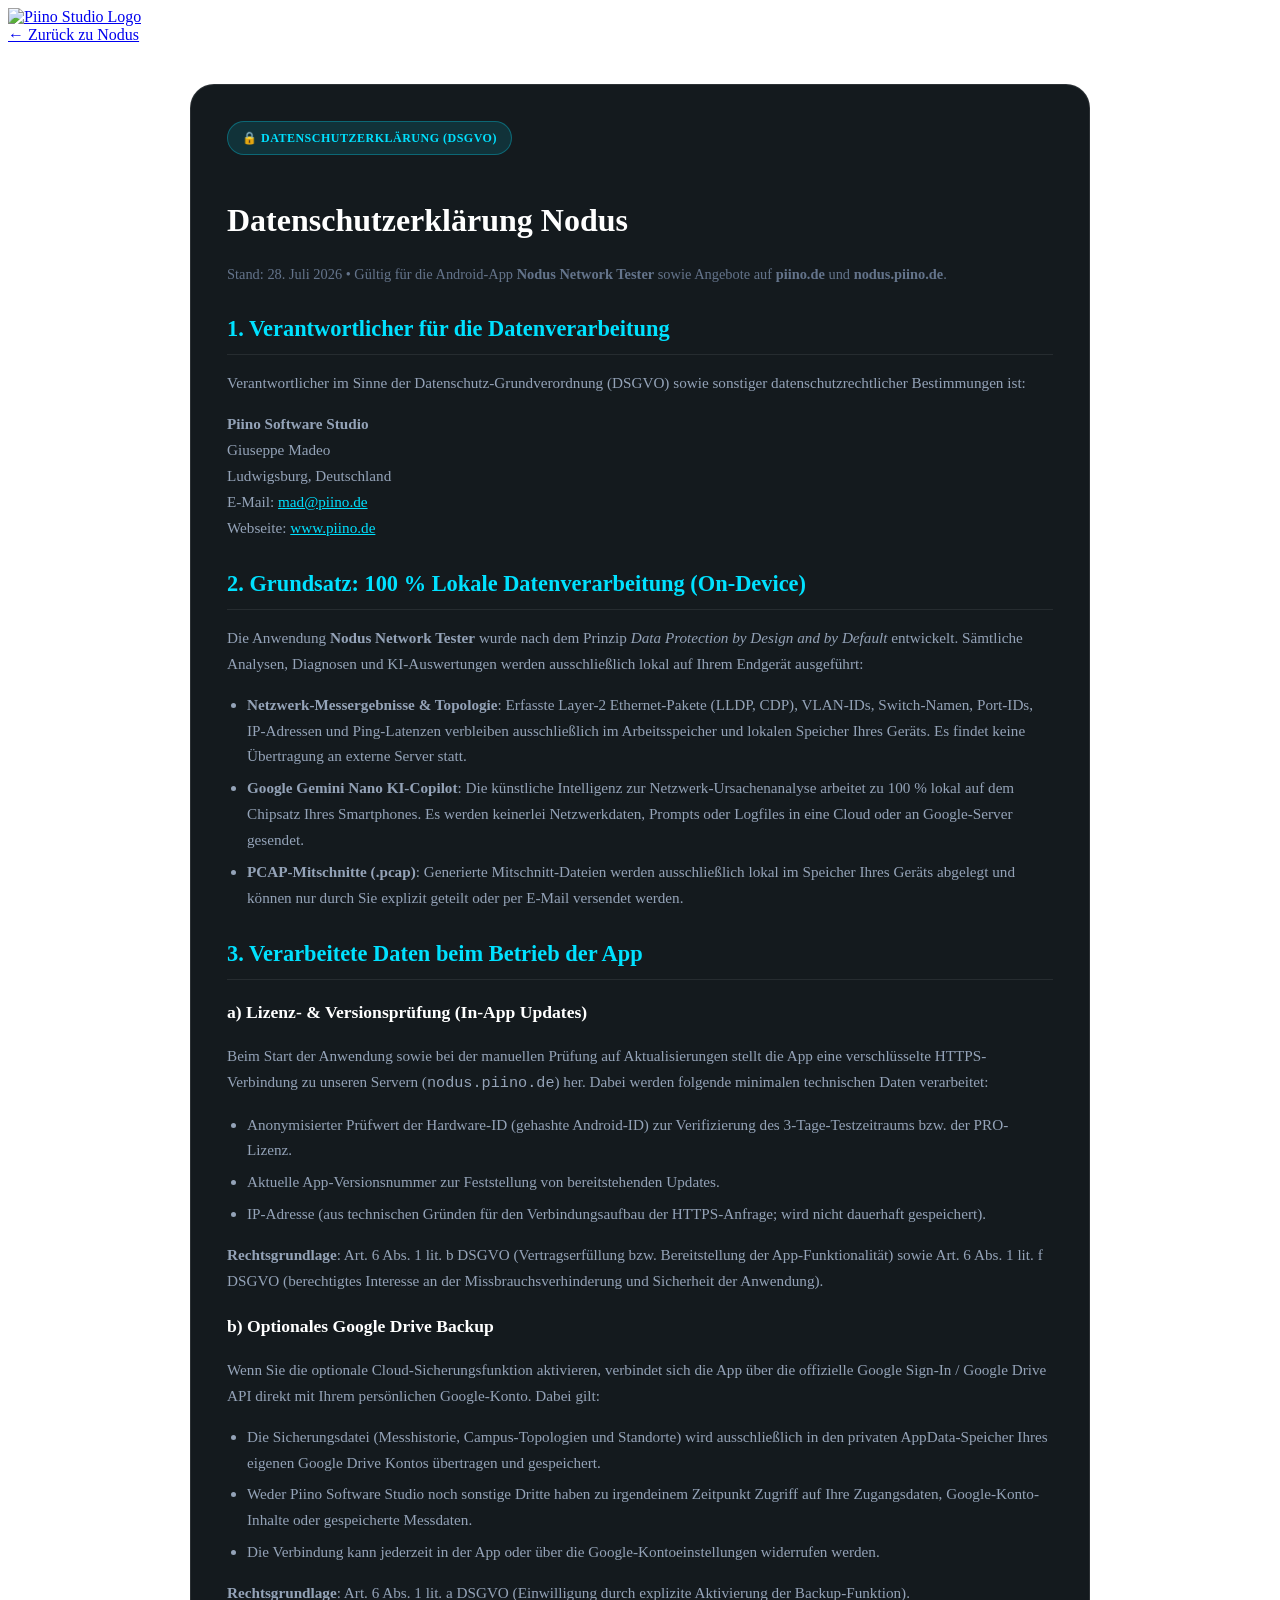
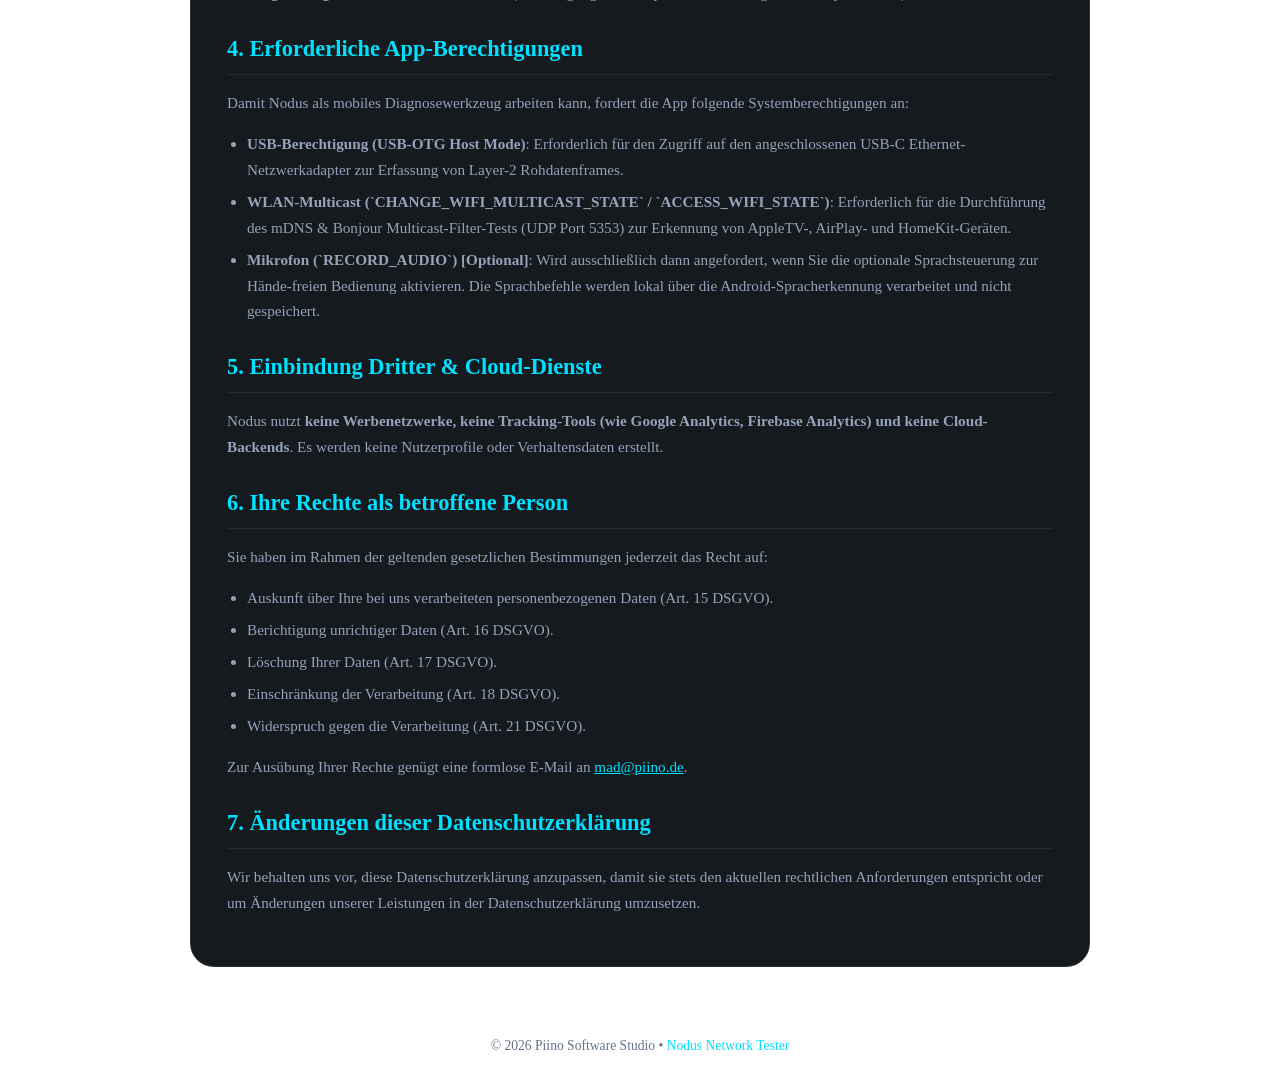
==== datenschutz.html @ c22aaa3a "web: announce Google Play Open Beta launch & update privacy policy with Google Drive backup section" ====
<!DOCTYPE html>
<html lang="de">
<head>
  <meta charset="UTF-8">
  <meta name="viewport" content="width=device-width, initial-scale=1.0">
  <title>Datenschutzerklärung &ndash; Nodus Network Tester &bull; Piino Studio</title>
  <meta name="description" content="Datenschutzerklärung für die Android-App Nodus Network Tester von Piino Studio (Giuseppe Madeo). Information gemäß DSGVO.">
  <link rel="preconnect" href="https://fonts.googleapis.com">
  <link rel="preconnect" href="https://fonts.gstatic.com" crossorigin>
  <link href="https://fonts.googleapis.com/css2?family=Outfit:wght@400;600;800;900&display=swap" rel="stylesheet">
  <link rel="stylesheet" href="styles.css">
  <style>
    .legal-container {
      max-width: 900px;
      margin: 40px auto;
      padding: 0 20px;
      line-height: 1.7;
    }
    .legal-card {
      background: #141A1E;
      border: 1px solid rgba(255, 255, 255, 0.1);
      border-radius: 24px;
      padding: 36px;
      margin-bottom: 30px;
    }
    .legal-card h2 {
      color: #00E1FF;
      font-size: 1.4rem;
      margin-top: 24px;
      margin-bottom: 12px;
      border-bottom: 1px solid rgba(255, 255, 255, 0.08);
      padding-bottom: 6px;
    }
    .legal-card h3 {
      color: #FFFFFF;
      font-size: 1.1rem;
      margin-top: 18px;
      margin-bottom: 8px;
    }
    .legal-card p, .legal-card ul {
      color: #94A3B8;
      font-size: 0.95rem;
      margin-bottom: 14px;
    }
    .legal-card ul {
      padding-left: 20px;
    }
    .legal-card li {
      margin-bottom: 6px;
    }
    .badge-privacy {
      display: inline-flex;
      align-items: center;
      gap: 6px;
      background: rgba(0, 225, 255, 0.12);
      color: #00E1FF;
      border: 1px solid rgba(0, 225, 255, 0.3);
      padding: 6px 14px;
      border-radius: 999px;
      font-size: 12px;
      font-weight: 700;
      letter-spacing: 0.5px;
      text-transform: uppercase;
      margin-bottom: 16px;
    }
  </style>
</head>
<body>

  <!-- Navbar -->
  <nav class="navbar">
    <a href="https://nodus.piino.de" class="nav-brand">
      <img src="piino-logo-legal.svg" alt="Piino Studio Logo" class="nav-logo-svg">
    </a>
    <div class="nav-links">
      <a href="https://nodus.piino.de" class="nav-link">&larr; Zurück zu Nodus</a>
    </div>
  </nav>

  <div class="legal-container">
    <div class="legal-card">
      <div class="badge-privacy">🔒 DATENSCHUTZERKLÄRUNG (DSGVO)</div>
      <h1 style="color: #FFFFFF; font-size: 2rem; font-weight: 900; margin-bottom: 10px;">Datenschutzerklärung Nodus</h1>
      <p style="color: #64748B; font-size: 0.9rem;">Stand: 28. Juli 2026 &bull; Gültig für die Android-App <strong>Nodus Network Tester</strong> sowie Angebote auf <strong>piino.de</strong> und <strong>nodus.piino.de</strong>.</p>

      <h2>1. Verantwortlicher für die Datenverarbeitung</h2>
      <p>Verantwortlicher im Sinne der Datenschutz-Grundverordnung (DSGVO) sowie sonstiger datenschutzrechtlicher Bestimmungen ist:</p>
      <p>
        <strong>Piino Software Studio</strong><br>
        Giuseppe Madeo<br>
        Ludwigsburg, Deutschland<br>
        E-Mail: <a href="mailto:mad@piino.de" style="color: #00E1FF;">mad@piino.de</a><br>
        Webseite: <a href="https://www.piino.de" target="_blank" style="color: #00E1FF;">www.piino.de</a>
      </p>

      <h2>2. Grundsatz: 100 % Lokale Datenverarbeitung (On-Device)</h2>
      <p>Die Anwendung <strong>Nodus Network Tester</strong> wurde nach dem Prinzip <em>Data Protection by Design and by Default</em> entwickelt. Sämtliche Analysen, Diagnosen und KI-Auswertungen werden ausschließlich lokal auf Ihrem Endgerät ausgeführt:</p>
      <ul>
        <li><strong>Netzwerk-Messergebnisse & Topologie</strong>: Erfasste Layer-2 Ethernet-Pakete (LLDP, CDP), VLAN-IDs, Switch-Namen, Port-IDs, IP-Adressen und Ping-Latenzen verbleiben ausschließlich im Arbeitsspeicher und lokalen Speicher Ihres Geräts. Es findet keine Übertragung an externe Server statt.</li>
        <li><strong>Google Gemini Nano KI-Copilot</strong>: Die künstliche Intelligenz zur Netzwerk-Ursachenanalyse arbeitet zu 100 % lokal auf dem Chipsatz Ihres Smartphones. Es werden keinerlei Netzwerkdaten, Prompts oder Logfiles in eine Cloud oder an Google-Server gesendet.</li>
        <li><strong>PCAP-Mitschnitte (.pcap)</strong>: Generierte Mitschnitt-Dateien werden ausschließlich lokal im Speicher Ihres Geräts abgelegt und können nur durch Sie explizit geteilt oder per E-Mail versendet werden.</li>
      </ul>

      <h2>3. Verarbeitete Daten beim Betrieb der App</h2>
      
      <h3>a) Lizenz- & Versionsprüfung (In-App Updates)</h3>
      <p>Beim Start der Anwendung sowie bei der manuellen Prüfung auf Aktualisierungen stellt die App eine verschlüsselte HTTPS-Verbindung zu unseren Servern (<code>nodus.piino.de</code>) her. Dabei werden folgende minimalen technischen Daten verarbeitet:</p>
      <ul>
        <li>Anonymisierter Prüfwert der Hardware-ID (gehashte Android-ID) zur Verifizierung des 3-Tage-Testzeitraums bzw. der PRO-Lizenz.</li>
        <li>Aktuelle App-Versionsnummer zur Feststellung von bereitstehenden Updates.</li>
        <li>IP-Adresse (aus technischen Gründen für den Verbindungsaufbau der HTTPS-Anfrage; wird nicht dauerhaft gespeichert).</li>
      </ul>
      <p><strong>Rechtsgrundlage</strong>: Art. 6 Abs. 1 lit. b DSGVO (Vertragserfüllung bzw. Bereitstellung der App-Funktionalität) sowie Art. 6 Abs. 1 lit. f DSGVO (berechtigtes Interesse an der Missbrauchsverhinderung und Sicherheit der Anwendung).</p>


      <h3>b) Optionales Google Drive Backup</h3>
      <p>Wenn Sie die optionale Cloud-Sicherungsfunktion aktivieren, verbindet sich die App über die offizielle Google Sign-In / Google Drive API direkt mit Ihrem persönlichen Google-Konto. Dabei gilt:</p>
      <ul>
        <li>Die Sicherungsdatei (Messhistorie, Campus-Topologien und Standorte) wird ausschließlich in den privaten AppData-Speicher Ihres eigenen Google Drive Kontos übertragen und gespeichert.</li>
        <li>Weder Piino Software Studio noch sonstige Dritte haben zu irgendeinem Zeitpunkt Zugriff auf Ihre Zugangsdaten, Google-Konto-Inhalte oder gespeicherte Messdaten.</li>
        <li>Die Verbindung kann jederzeit in der App oder über die Google-Kontoeinstellungen widerrufen werden.</li>
      </ul>
      <p><strong>Rechtsgrundlage</strong>: Art. 6 Abs. 1 lit. a DSGVO (Einwilligung durch explizite Aktivierung der Backup-Funktion).</p>

      <h2>4. Erforderliche App-Berechtigungen</h2>
      <p>Damit Nodus als mobiles Diagnosewerkzeug arbeiten kann, fordert die App folgende Systemberechtigungen an:</p>
      <ul>
        <li><strong>USB-Berechtigung (USB-OTG Host Mode)</strong>: Erforderlich für den Zugriff auf den angeschlossenen USB-C Ethernet-Netzwerkadapter zur Erfassung von Layer-2 Rohdatenframes.</li>
        <li><strong>WLAN-Multicast (`CHANGE_WIFI_MULTICAST_STATE` / `ACCESS_WIFI_STATE`)</strong>: Erforderlich für die Durchführung des mDNS & Bonjour Multicast-Filter-Tests (UDP Port 5353) zur Erkennung von AppleTV-, AirPlay- und HomeKit-Geräten.</li>
        <li><strong>Mikrofon (`RECORD_AUDIO`) [Optional]</strong>: Wird ausschließlich dann angefordert, wenn Sie die optionale Sprachsteuerung zur Hände-freien Bedienung aktivieren. Die Sprachbefehle werden lokal über die Android-Spracherkennung verarbeitet und nicht gespeichert.</li>
      </ul>

      <h2>5. Einbindung Dritter & Cloud-Dienste</h2>
      <p>Nodus nutzt <strong>keine Werbenetzwerke, keine Tracking-Tools (wie Google Analytics, Firebase Analytics) und keine Cloud-Backends</strong>. Es werden keine Nutzerprofile oder Verhaltensdaten erstellt.</p>

      <h2>6. Ihre Rechte als betroffene Person</h2>
      <p>Sie haben im Rahmen der geltenden gesetzlichen Bestimmungen jederzeit das Recht auf:</p>
      <ul>
        <li>Auskunft über Ihre bei uns verarbeiteten personenbezogenen Daten (Art. 15 DSGVO).</li>
        <li>Berichtigung unrichtiger Daten (Art. 16 DSGVO).</li>
        <li>Löschung Ihrer Daten (Art. 17 DSGVO).</li>
        <li>Einschränkung der Verarbeitung (Art. 18 DSGVO).</li>
        <li>Widerspruch gegen die Verarbeitung (Art. 21 DSGVO).</li>
      </ul>
      <p>Zur Ausübung Ihrer Rechte genügt eine formlose E-Mail an <a href="mailto:mad@piino.de" style="color: #00E1FF;">mad@piino.de</a>.</p>

      <h2>7. Änderungen dieser Datenschutzerklärung</h2>
      <p>Wir behalten uns vor, diese Datenschutzerklärung anzupassen, damit sie stets den aktuellen rechtlichen Anforderungen entspricht oder um Änderungen unserer Leistungen in der Datenschutzerklärung umzusetzen.</p>
    </div>
  </div>

  <!-- Footer -->
  <footer style="text-align: center; padding: 30px; color: #64748B; font-size: 0.85rem; border-top: 1px solid rgba(255, 255, 255, 0.08);">
    &copy; 2026 Piino Software Studio &bull; <a href="https://nodus.piino.de" style="color: #00E1FF; text-decoration: none;">Nodus Network Tester</a>
  </footer>

</body>
</html>
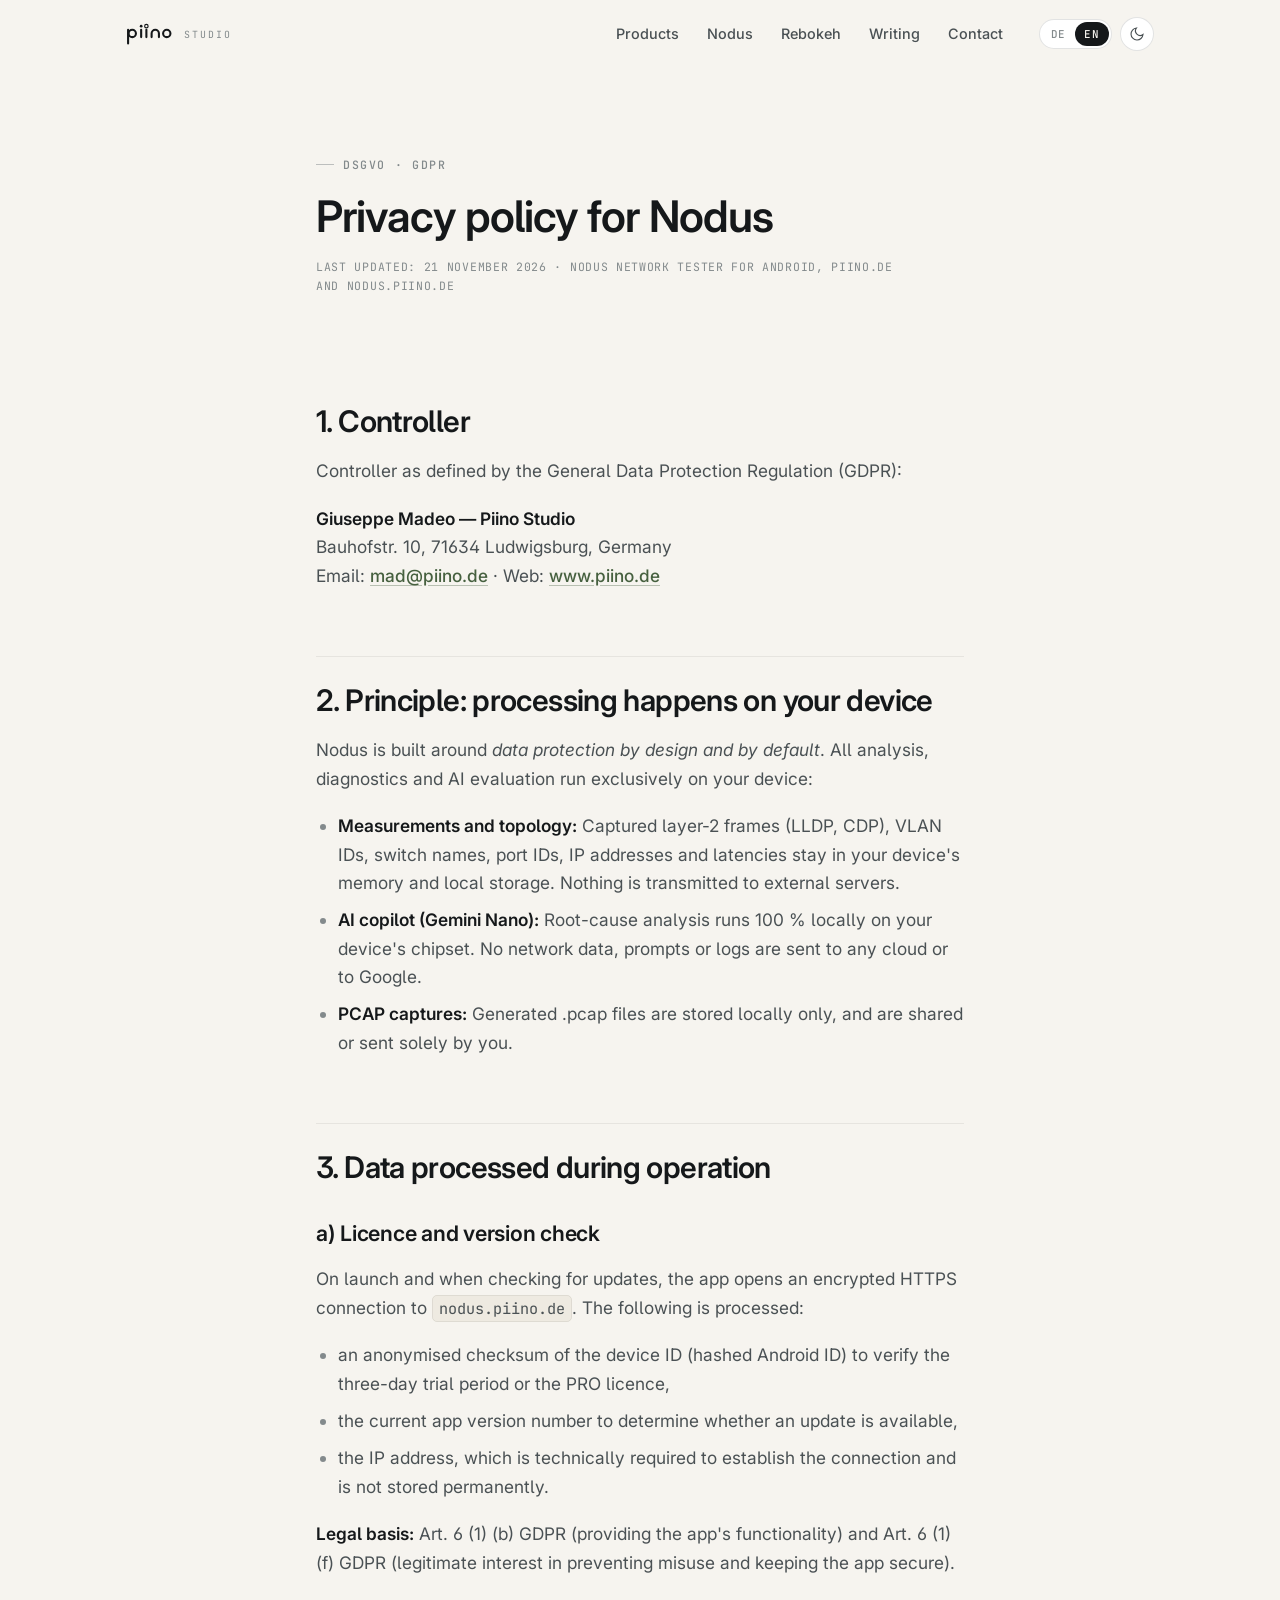
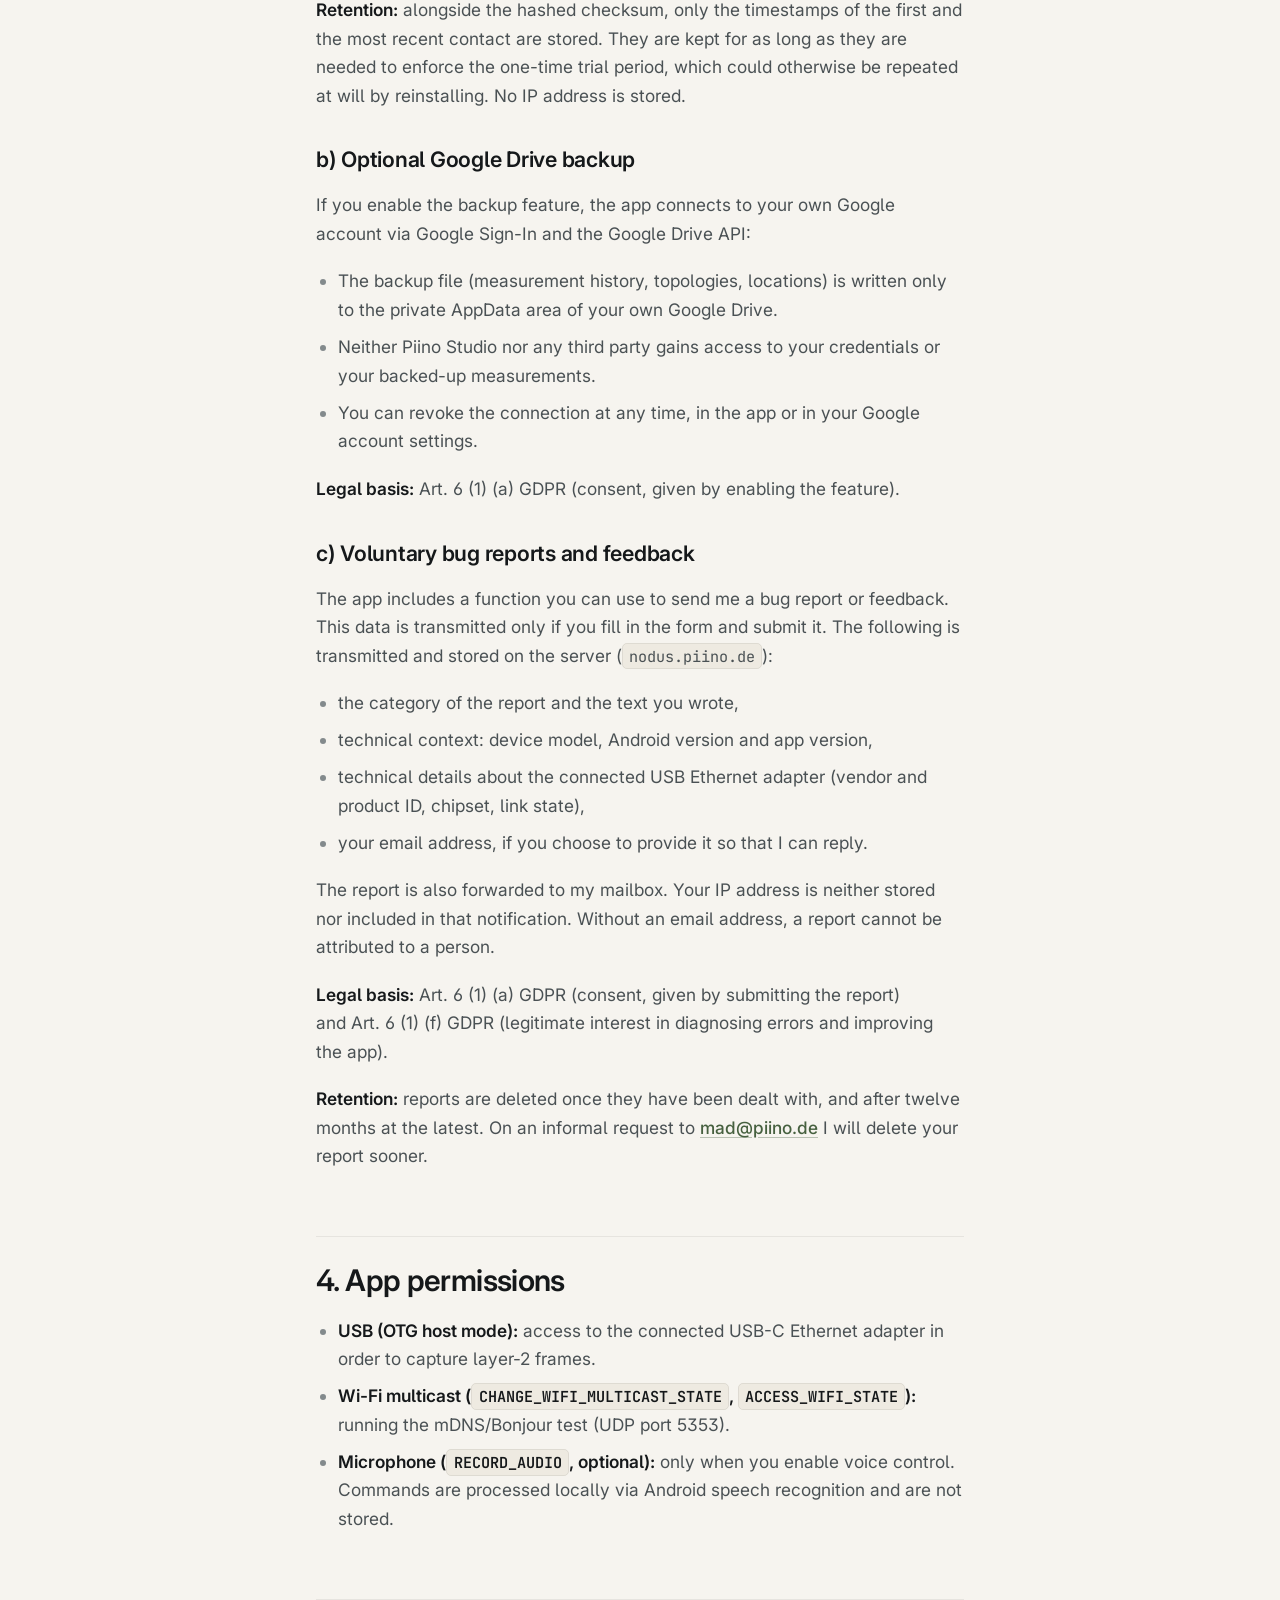
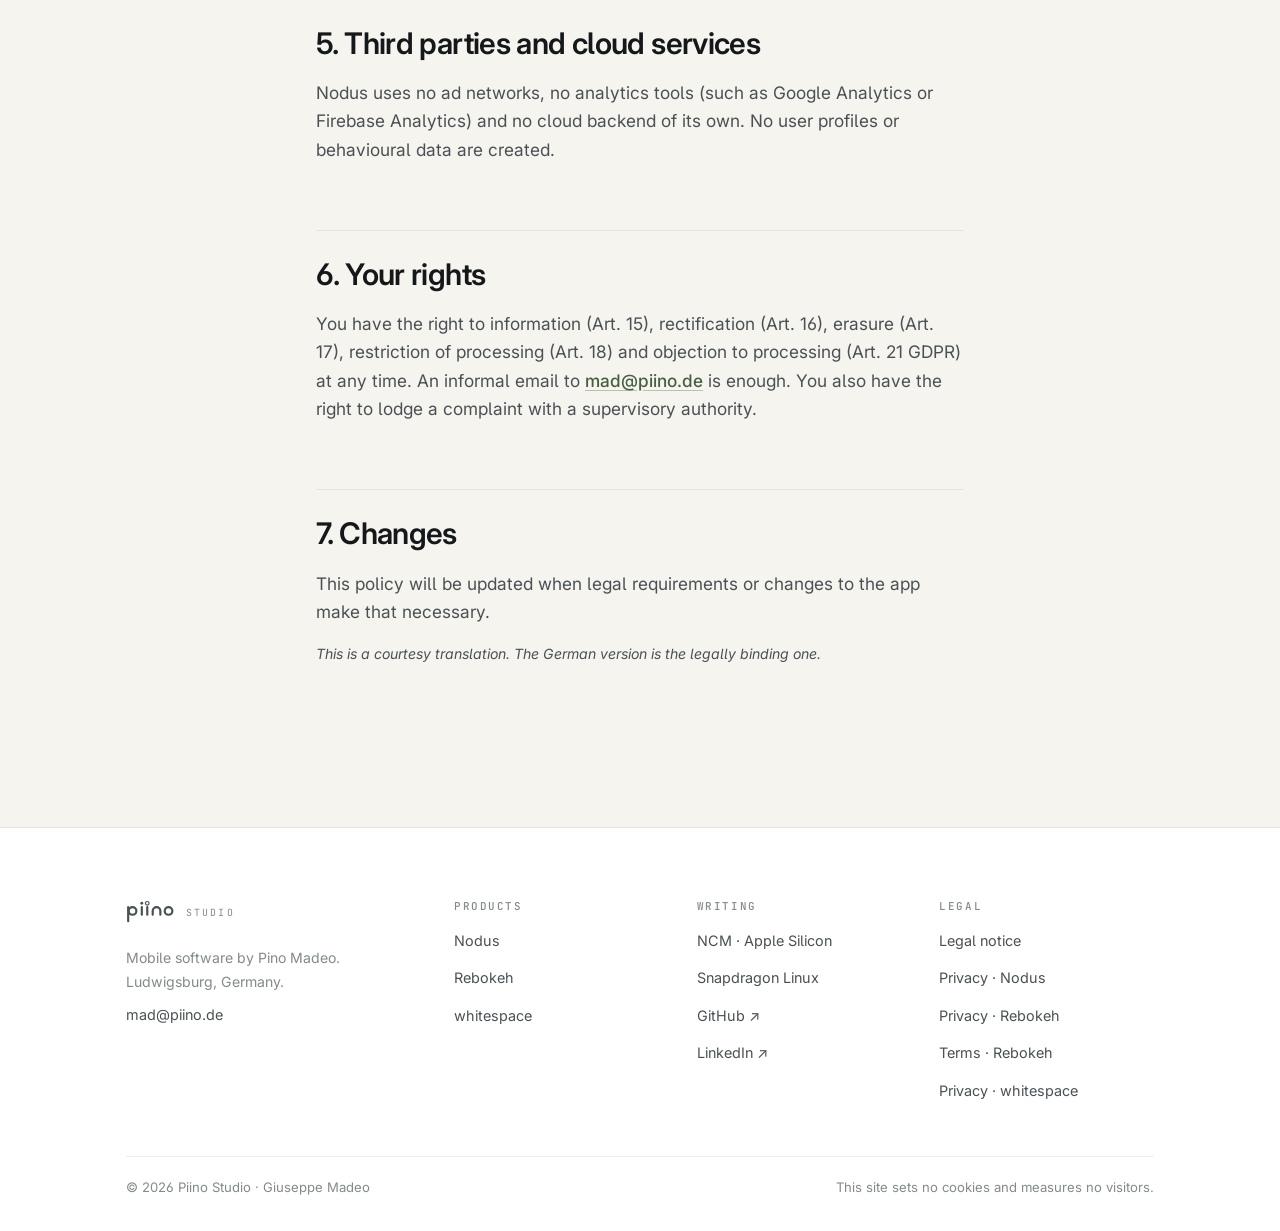
==== commit ff986360: "feat(web): Relaunch der Website, zweisprachig DE/EN, Backend-Quelltext entfernt Design: - Neues Desi" ====
--- a/datenschutz.html
+++ b/datenschutz.html
@@ -1,158 +1,264 @@
 <!DOCTYPE html>
-<html lang="de">
+<html lang="de" data-lang="de">
 <head>
-  <meta charset="UTF-8">
-  <meta name="viewport" content="width=device-width, initial-scale=1.0">
-  <title>Datenschutzerklärung &ndash; Nodus Network Tester &bull; Piino Studio</title>
-  <meta name="description" content="Datenschutzerklärung für die Android-App Nodus Network Tester von Piino Studio (Giuseppe Madeo). Information gemäß DSGVO.">
-  <link rel="preconnect" href="https://fonts.googleapis.com">
-  <link rel="preconnect" href="https://fonts.gstatic.com" crossorigin>
-  <link href="https://fonts.googleapis.com/css2?family=Outfit:wght@400;600;800;900&display=swap" rel="stylesheet">
-  <link rel="stylesheet" href="styles.css">
-  <style>
-    .legal-container {
-      max-width: 900px;
-      margin: 40px auto;
-      padding: 0 20px;
-      line-height: 1.7;
-    }
-    .legal-card {
-      background: #141A1E;
-      border: 1px solid rgba(255, 255, 255, 0.1);
-      border-radius: 24px;
-      padding: 36px;
-      margin-bottom: 30px;
-    }
-    .legal-card h2 {
-      color: #00E1FF;
-      font-size: 1.4rem;
-      margin-top: 24px;
-      margin-bottom: 12px;
-      border-bottom: 1px solid rgba(255, 255, 255, 0.08);
-      padding-bottom: 6px;
-    }
-    .legal-card h3 {
-      color: #FFFFFF;
-      font-size: 1.1rem;
-      margin-top: 18px;
-      margin-bottom: 8px;
-    }
-    .legal-card p, .legal-card ul {
-      color: #94A3B8;
-      font-size: 0.95rem;
-      margin-bottom: 14px;
-    }
-    .legal-card ul {
-      padding-left: 20px;
-    }
-    .legal-card li {
-      margin-bottom: 6px;
-    }
-    .badge-privacy {
-      display: inline-flex;
-      align-items: center;
-      gap: 6px;
-      background: rgba(0, 225, 255, 0.12);
-      color: #00E1FF;
-      border: 1px solid rgba(0, 225, 255, 0.3);
-      padding: 6px 14px;
-      border-radius: 999px;
-      font-size: 12px;
-      font-weight: 700;
-      letter-spacing: 0.5px;
-      text-transform: uppercase;
-      margin-bottom: 16px;
-    }
-  </style>
+<meta charset="utf-8">
+<meta name="viewport" content="width=device-width, initial-scale=1">
+<title>Datenschutzerklärung Nodus — Piino Studio</title>
+<meta name="title-de" content="Datenschutzerklärung Nodus — Piino Studio">
+<meta name="title-en" content="Privacy policy for Nodus — Piino Studio">
+<meta name="description" content="Datenschutzerklärung für die Android-App Nodus Network Tester: 100 % lokale Verarbeitung, keine Tracker, optionales Google-Drive-Backup, freiwillige Fehlermeldungen.">
+<meta name="description-de" content="Datenschutzerklärung für die Android-App Nodus Network Tester: 100 % lokale Verarbeitung, keine Tracker, optionales Google-Drive-Backup, freiwillige Fehlermeldungen.">
+<meta name="description-en" content="Privacy policy for the Nodus Network Tester Android app: fully local processing, no trackers, optional Google Drive backup, voluntary bug reports.">
+<meta name="theme-color" content="#F6F4EF" media="(prefers-color-scheme: light)">
+<meta name="theme-color" content="#101311" media="(prefers-color-scheme: dark)">
+<meta property="og:type" content="website">
+<meta property="og:title" content="Datenschutzerklärung Nodus — Piino Studio">
+<meta property="og:description" content="Datenschutzerklärung für die Android-App Nodus Network Tester: 100 % lokale Verarbeitung, keine Tracker, optionales Google-Drive-Backup, freiwillige Fehlermeldungen.">
+<meta property="og:url" content="https://www.piino.de/datenschutz.html">
+<meta property="og:image" content="https://www.piino.de/og-piino.png">
+<meta property="og:image:width" content="1200">
+<meta property="og:image:height" content="630">
+<meta property="og:site_name" content="Piino Studio">
+<meta property="og:locale" content="de_DE">
+<meta property="og:locale:alternate" content="en_US">
+<meta name="twitter:card" content="summary_large_image">
+<link rel="canonical" href="https://www.piino.de/datenschutz.html">
+<link rel="icon" href="favicon.svg" type="image/svg+xml">
+<link rel="preconnect" href="https://fonts.googleapis.com">
+<link rel="preconnect" href="https://fonts.gstatic.com" crossorigin>
+<link href="https://fonts.googleapis.com/css2?family=Inter:wght@400;500;600&family=Instrument+Serif:ital@0;1&family=JetBrains+Mono:wght@400;500&display=swap" rel="stylesheet">
+<link rel="stylesheet" href="styles.css">
+<script>
+(function(){var r=document.documentElement,t=null,l=null;
+try{t=localStorage.getItem('piino-theme');l=localStorage.getItem('piino-lang');}catch(e){}
+if(t){r.setAttribute('data-theme',t);}
+if(!l){l=(navigator.language||'de').toLowerCase().slice(0,2)==='de'?'de':'en';}
+r.setAttribute('data-lang',l);r.setAttribute('lang',l);})();
+</script>
 </head>
 <body>
-
-  <!-- Navbar -->
-  <nav class="navbar">
-    <a href="https://nodus.piino.de" class="nav-brand">
-      <img src="piino-logo-legal.svg" alt="Piino Studio Logo" class="nav-logo-svg">
+<a class="skip-link" href="#main"><span lang="de">Zum Inhalt springen</span><span lang="en">Skip to content</span></a>
+
+<header class="site-header">
+  <div class="wrap site-header__inner">
+    <a class="brand" href="index.html" aria-label="Piino Studio">
+      <svg viewBox="0 0 91 44" fill="none" aria-hidden="true"><g stroke="currentColor" stroke-width="4" stroke-linecap="round"><path d="M4 13v26"/><circle cx="12" cy="20" r="7"/><path d="M29 13v14"/><path d="M39 13v14"/><circle cx="39" cy="6" r="3.3" stroke-width="2.2"/><path d="M49 27v-7a7 7 0 0 1 14 0v7"/><circle cx="78" cy="20" r="7"/></g><circle cx="29" cy="6" r="2.6" fill="currentColor"/></svg>
+      <span class="brand__sub">studio</span>
     </a>
-    <div class="nav-links">
-      <a href="https://nodus.piino.de" class="nav-link">&larr; Zurück zu Nodus</a>
-    </div>
-  </nav>
-
-  <div class="legal-container">
-    <div class="legal-card">
-      <div class="badge-privacy">🔒 DATENSCHUTZERKLÄRUNG (DSGVO)</div>
-      <h1 style="color: #FFFFFF; font-size: 2rem; font-weight: 900; margin-bottom: 10px;">Datenschutzerklärung Nodus</h1>
-      <p style="color: #64748B; font-size: 0.9rem;">Stand: 28. Juli 2026 &bull; Gültig für die Android-App <strong>Nodus Network Tester</strong> sowie Angebote auf <strong>piino.de</strong> und <strong>nodus.piino.de</strong>.</p>
-
-      <h2>1. Verantwortlicher für die Datenverarbeitung</h2>
-      <p>Verantwortlicher im Sinne der Datenschutz-Grundverordnung (DSGVO) sowie sonstiger datenschutzrechtlicher Bestimmungen ist:</p>
-      <p>
-        <strong>Piino Software Studio</strong><br>
-        Giuseppe Madeo<br>
-        Ludwigsburg, Deutschland<br>
-        E-Mail: <a href="mailto:mad@piino.de" style="color: #00E1FF;">mad@piino.de</a><br>
-        Webseite: <a href="https://www.piino.de" target="_blank" style="color: #00E1FF;">www.piino.de</a>
-      </p>
-
-      <h2>2. Grundsatz: 100 % Lokale Datenverarbeitung (On-Device)</h2>
-      <p>Die Anwendung <strong>Nodus Network Tester</strong> wurde nach dem Prinzip <em>Data Protection by Design and by Default</em> entwickelt. Sämtliche Analysen, Diagnosen und KI-Auswertungen werden ausschließlich lokal auf Ihrem Endgerät ausgeführt:</p>
-      <ul>
-        <li><strong>Netzwerk-Messergebnisse & Topologie</strong>: Erfasste Layer-2 Ethernet-Pakete (LLDP, CDP), VLAN-IDs, Switch-Namen, Port-IDs, IP-Adressen und Ping-Latenzen verbleiben ausschließlich im Arbeitsspeicher und lokalen Speicher Ihres Geräts. Es findet keine Übertragung an externe Server statt.</li>
-        <li><strong>Google Gemini Nano KI-Copilot</strong>: Die künstliche Intelligenz zur Netzwerk-Ursachenanalyse arbeitet zu 100 % lokal auf dem Chipsatz Ihres Smartphones. Es werden keinerlei Netzwerkdaten, Prompts oder Logfiles in eine Cloud oder an Google-Server gesendet.</li>
-        <li><strong>PCAP-Mitschnitte (.pcap)</strong>: Generierte Mitschnitt-Dateien werden ausschließlich lokal im Speicher Ihres Geräts abgelegt und können nur durch Sie explizit geteilt oder per E-Mail versendet werden.</li>
-      </ul>
-
-      <h2>3. Verarbeitete Daten beim Betrieb der App</h2>
-      
-      <h3>a) Lizenz- & Versionsprüfung (In-App Updates)</h3>
-      <p>Beim Start der Anwendung sowie bei der manuellen Prüfung auf Aktualisierungen stellt die App eine verschlüsselte HTTPS-Verbindung zu unseren Servern (<code>nodus.piino.de</code>) her. Dabei werden folgende minimalen technischen Daten verarbeitet:</p>
-      <ul>
-        <li>Anonymisierter Prüfwert der Hardware-ID (gehashte Android-ID) zur Verifizierung des 3-Tage-Testzeitraums bzw. der PRO-Lizenz.</li>
-        <li>Aktuelle App-Versionsnummer zur Feststellung von bereitstehenden Updates.</li>
-        <li>IP-Adresse (aus technischen Gründen für den Verbindungsaufbau der HTTPS-Anfrage; wird nicht dauerhaft gespeichert).</li>
-      </ul>
-      <p><strong>Rechtsgrundlage</strong>: Art. 6 Abs. 1 lit. b DSGVO (Vertragserfüllung bzw. Bereitstellung der App-Funktionalität) sowie Art. 6 Abs. 1 lit. f DSGVO (berechtigtes Interesse an der Missbrauchsverhinderung und Sicherheit der Anwendung).</p>
-
-
-      <h3>b) Optionales Google Drive Backup</h3>
-      <p>Wenn Sie die optionale Cloud-Sicherungsfunktion aktivieren, verbindet sich die App über die offizielle Google Sign-In / Google Drive API direkt mit Ihrem persönlichen Google-Konto. Dabei gilt:</p>
-      <ul>
-        <li>Die Sicherungsdatei (Messhistorie, Campus-Topologien und Standorte) wird ausschließlich in den privaten AppData-Speicher Ihres eigenen Google Drive Kontos übertragen und gespeichert.</li>
-        <li>Weder Piino Software Studio noch sonstige Dritte haben zu irgendeinem Zeitpunkt Zugriff auf Ihre Zugangsdaten, Google-Konto-Inhalte oder gespeicherte Messdaten.</li>
-        <li>Die Verbindung kann jederzeit in der App oder über die Google-Kontoeinstellungen widerrufen werden.</li>
-      </ul>
-      <p><strong>Rechtsgrundlage</strong>: Art. 6 Abs. 1 lit. a DSGVO (Einwilligung durch explizite Aktivierung der Backup-Funktion).</p>
-
-      <h2>4. Erforderliche App-Berechtigungen</h2>
-      <p>Damit Nodus als mobiles Diagnosewerkzeug arbeiten kann, fordert die App folgende Systemberechtigungen an:</p>
-      <ul>
-        <li><strong>USB-Berechtigung (USB-OTG Host Mode)</strong>: Erforderlich für den Zugriff auf den angeschlossenen USB-C Ethernet-Netzwerkadapter zur Erfassung von Layer-2 Rohdatenframes.</li>
-        <li><strong>WLAN-Multicast (`CHANGE_WIFI_MULTICAST_STATE` / `ACCESS_WIFI_STATE`)</strong>: Erforderlich für die Durchführung des mDNS & Bonjour Multicast-Filter-Tests (UDP Port 5353) zur Erkennung von AppleTV-, AirPlay- und HomeKit-Geräten.</li>
-        <li><strong>Mikrofon (`RECORD_AUDIO`) [Optional]</strong>: Wird ausschließlich dann angefordert, wenn Sie die optionale Sprachsteuerung zur Hände-freien Bedienung aktivieren. Die Sprachbefehle werden lokal über die Android-Spracherkennung verarbeitet und nicht gespeichert.</li>
-      </ul>
-
-      <h2>5. Einbindung Dritter & Cloud-Dienste</h2>
-      <p>Nodus nutzt <strong>keine Werbenetzwerke, keine Tracking-Tools (wie Google Analytics, Firebase Analytics) und keine Cloud-Backends</strong>. Es werden keine Nutzerprofile oder Verhaltensdaten erstellt.</p>
-
-      <h2>6. Ihre Rechte als betroffene Person</h2>
-      <p>Sie haben im Rahmen der geltenden gesetzlichen Bestimmungen jederzeit das Recht auf:</p>
-      <ul>
-        <li>Auskunft über Ihre bei uns verarbeiteten personenbezogenen Daten (Art. 15 DSGVO).</li>
-        <li>Berichtigung unrichtiger Daten (Art. 16 DSGVO).</li>
-        <li>Löschung Ihrer Daten (Art. 17 DSGVO).</li>
-        <li>Einschränkung der Verarbeitung (Art. 18 DSGVO).</li>
-        <li>Widerspruch gegen die Verarbeitung (Art. 21 DSGVO).</li>
-      </ul>
-      <p>Zur Ausübung Ihrer Rechte genügt eine formlose E-Mail an <a href="mailto:mad@piino.de" style="color: #00E1FF;">mad@piino.de</a>.</p>
-
-      <h2>7. Änderungen dieser Datenschutzerklärung</h2>
-      <p>Wir behalten uns vor, diese Datenschutzerklärung anzupassen, damit sie stets den aktuellen rechtlichen Anforderungen entspricht oder um Änderungen unserer Leistungen in der Datenschutzerklärung umzusetzen.</p>
-    </div>
-  </div>
-
-  <!-- Footer -->
-  <footer style="text-align: center; padding: 30px; color: #64748B; font-size: 0.85rem; border-top: 1px solid rgba(255, 255, 255, 0.08);">
-    &copy; 2026 Piino Software Studio &bull; <a href="https://nodus.piino.de" style="color: #00E1FF; text-decoration: none;">Nodus Network Tester</a>
-  </footer>
-
+    <nav class="site-nav" id="site-nav">
+      <a class="nav-link" href="index.html#produkte"><span lang="de">Produkte</span><span lang="en">Products</span></a>
+      <a class="nav-link" href="nodus.html">Nodus</a>
+      <a class="nav-link" href="rebokeh.html">Rebokeh</a>
+      <a class="nav-link" href="index.html#lesen"><span lang="de">Artikel</span><span lang="en">Writing</span></a>
+      <a class="nav-link" href="index.html#kontakt"><span lang="de">Kontakt</span><span lang="en">Contact</span></a>
+    </nav>
+    <div class="header-tools">
+      <div class="lang-switch" role="group" aria-label="Sprache / Language">
+        <button type="button" data-lang-btn="de" aria-pressed="true">DE</button>
+        <button type="button" data-lang-btn="en" aria-pressed="false">EN</button>
+      </div>
+      <button class="icon-btn" type="button" data-theme-toggle aria-label="Design umschalten / Toggle theme">
+        <svg class="i-moon" viewBox="0 0 24 24" fill="none" stroke="currentColor" stroke-width="1.7" aria-hidden="true"><path d="M21 12.8A9 9 0 1 1 11.2 3a7 7 0 0 0 9.8 9.8z"/></svg>
+        <svg class="i-sun" viewBox="0 0 24 24" fill="none" stroke="currentColor" stroke-width="1.7" aria-hidden="true"><circle cx="12" cy="12" r="4"/><path d="M12 2v2m0 16v2M4.9 4.9l1.4 1.4m11.4 11.4 1.4 1.4M2 12h2m16 0h2M4.9 19.1l1.4-1.4M17.7 6.3l1.4-1.4"/></svg>
+      </button>
+      <button class="icon-btn nav-toggle" type="button" data-nav-toggle aria-expanded="false" aria-controls="site-nav" aria-label="Menü / Menu">
+        <svg viewBox="0 0 24 24" fill="none" stroke="currentColor" stroke-width="1.7" aria-hidden="true"><path d="M4 7h16M4 12h16M4 17h16"/></svg>
+      </button>
+    </div>
+  </div>
+</header>
+
+<main id="main">
+<section class="page-head">
+  <div class="wrap wrap-narrow">
+    <p class="eyebrow">DSGVO · GDPR</p>
+    <h1 lang="de">Datenschutzerklärung Nodus</h1>
+    <h1 lang="en">Privacy policy for Nodus</h1>
+    <p class="legal-meta" style="margin-top: 16px;" lang="de">Stand: 21. November 2026 · Android-App Nodus Network Tester sowie piino.de und nodus.piino.de</p>
+    <p class="legal-meta" style="margin-top: 16px;" lang="en">Last updated: 21 November 2026 · Nodus Network Tester for Android, piino.de and nodus.piino.de</p>
+  </div>
+</section>
+
+<section class="section section--tight">
+  <div class="wrap wrap-narrow">
+    <div class="prose" lang="de">
+      <h2 style="border: 0; padding-top: 0; margin-top: 0;">1. Verantwortlicher</h2>
+      <p>Verantwortlicher im Sinne der Datenschutz-Grundverordnung (DSGVO):</p>
+      <p><strong>Giuseppe Madeo — Piino Studio</strong><br>Bauhofstr. 10, 71634 Ludwigsburg, Deutschland<br>E-Mail: <a href="mailto:mad@piino.de">mad@piino.de</a> · Web: <a href="https://www.piino.de">www.piino.de</a></p>
+
+      <h2>2. Grundsatz: Verarbeitung auf dem Gerät</h2>
+      <p>Nodus ist nach dem Prinzip <em>Data Protection by Design and by Default</em> entwickelt. Sämtliche Analysen, Diagnosen und KI-Auswertungen laufen ausschließlich lokal auf Ihrem Endgerät:</p>
+      <ul>
+        <li><strong>Messergebnisse und Topologie:</strong> Erfasste Layer-2-Frames (LLDP, CDP), VLAN-IDs, Switch-Namen, Port-IDs, IP-Adressen und Latenzen verbleiben im Arbeitsspeicher und im lokalen Speicher Ihres Geräts. Eine Übertragung an externe Server findet nicht statt.</li>
+        <li><strong>KI-Copilot (Gemini Nano):</strong> Die Ursachenanalyse arbeitet zu 100 % lokal auf dem Chipsatz Ihres Geräts. Es werden keine Netzwerkdaten, Eingaben oder Protokolle an eine Cloud oder an Google übermittelt.</li>
+        <li><strong>PCAP-Mitschnitte:</strong> Erzeugte .pcap-Dateien liegen ausschließlich lokal und werden nur durch Sie selbst geteilt oder versendet.</li>
+      </ul>
+
+      <h2>3. Verarbeitete Daten beim Betrieb</h2>
+      <h3>a) Lizenz- und Versionsprüfung</h3>
+      <p>Beim Start und bei der Prüfung auf Aktualisierungen baut die App eine verschlüsselte HTTPS-Verbindung zu <code>nodus.piino.de</code> auf. Dabei werden verarbeitet:</p>
+      <ul>
+        <li>ein anonymisierter Prüfwert der Geräte-ID (gehashte Android-ID) zur Verifizierung des dreitägigen Testzeitraums beziehungsweise der PRO-Lizenz,</li>
+        <li>die aktuelle App-Versionsnummer zur Feststellung verfügbarer Updates,</li>
+        <li>die IP-Adresse, die für den Verbindungsaufbau technisch erforderlich ist und nicht dauerhaft gespeichert wird.</li>
+      </ul>
+      <p><strong>Rechtsgrundlage:</strong> Art. 6 Abs. 1 lit. b DSGVO (Bereitstellung der App-Funktionalität) sowie Art. 6 Abs. 1 lit. f DSGVO (berechtigtes Interesse an Missbrauchsverhinderung und Sicherheit).</p>
+      <p><strong>Speicherdauer:</strong> Zum gehashten Prüfwert werden lediglich die Zeitstempel des ersten und letzten Kontakts gespeichert. Diese Angaben bleiben erhalten, solange sie zur Durchsetzung des einmaligen Testzeitraums erforderlich sind, da der Testzeitraum sonst durch Neuinstallation beliebig wiederholbar wäre. Eine IP-Adresse wird dabei nicht gespeichert.</p>
+
+      <h3>b) Optionales Google-Drive-Backup</h3>
+      <p>Aktivieren Sie die Sicherungsfunktion, verbindet sich die App über Google Sign-In und die Google-Drive-API mit Ihrem eigenen Google-Konto. Dabei gilt:</p>
+      <ul>
+        <li>Die Sicherungsdatei (Messhistorie, Topologien, Standorte) landet ausschließlich im privaten AppData-Bereich Ihres eigenen Google Drive.</li>
+        <li>Weder Piino Studio noch Dritte erhalten Zugriff auf Ihre Zugangsdaten oder Ihre gesicherten Messdaten.</li>
+        <li>Die Verbindung lässt sich jederzeit in der App oder in den Google-Kontoeinstellungen widerrufen.</li>
+      </ul>
+      <p><strong>Rechtsgrundlage:</strong> Art. 6 Abs. 1 lit. a DSGVO (Einwilligung durch Aktivierung der Funktion).</p>
+
+      <h3>c) Freiwillige Fehlermeldungen und Feedback</h3>
+      <p>Die App enthält eine Funktion, mit der Sie mir von sich aus eine Fehlermeldung oder Rückmeldung schicken können. Diese Daten werden ausschließlich dann übertragen, wenn Sie das Formular ausfüllen und absenden. Übermittelt und auf dem Server (<code>nodus.piino.de</code>) gespeichert werden dabei:</p>
+      <ul>
+        <li>die Kategorie der Meldung und Ihr Meldungstext,</li>
+        <li>technische Eckdaten zur Einordnung: Gerätemodell, Android-Version und App-Version,</li>
+        <li>technische Angaben zum angeschlossenen USB-Ethernet-Adapter (Hersteller- und Produktkennung, Chipsatz, Verbindungszustand),</li>
+        <li>Ihre E-Mail-Adresse, sofern Sie diese freiwillig angeben, damit ich antworten kann.</li>
+      </ul>
+      <p>Die Meldung wird zusätzlich an mein Postfach weitergeleitet. Ihre IP-Adresse wird dabei weder gespeichert noch in der Benachrichtigung übermittelt. Ohne Angabe einer E-Mail-Adresse ist die Meldung für mich keiner Person zuzuordnen.</p>
+      <p><strong>Rechtsgrundlage:</strong> Art. 6 Abs. 1 lit. a DSGVO (Einwilligung durch das Absenden der Meldung) sowie Art. 6 Abs. 1 lit. f DSGVO (berechtigtes Interesse an der Fehleranalyse und Verbesserung der App).</p>
+      <p><strong>Speicherdauer:</strong> Meldungen werden gelöscht, sobald sie bearbeitet sind, spätestens nach zwölf Monaten. Auf formlose Anfrage an <a href="mailto:mad@piino.de">mad@piino.de</a> lösche ich Ihre Meldung auch vorher.</p>
+
+      <h2>4. App-Berechtigungen</h2>
+      <ul>
+        <li><strong>USB (OTG-Host-Modus):</strong> Zugriff auf den angeschlossenen USB-C-Ethernet-Adapter zur Erfassung von Layer-2-Frames.</li>
+        <li><strong>WLAN-Multicast (<code>CHANGE_WIFI_MULTICAST_STATE</code>, <code>ACCESS_WIFI_STATE</code>):</strong> Durchführung des mDNS-/Bonjour-Tests (UDP-Port 5353).</li>
+        <li><strong>Mikrofon (<code>RECORD_AUDIO</code>, optional):</strong> Nur bei aktivierter Sprachsteuerung. Die Befehle werden über die Android-Spracherkennung lokal verarbeitet und nicht gespeichert.</li>
+      </ul>
+
+      <h2>5. Dritte und Cloud-Dienste</h2>
+      <p>Nodus nutzt keine Werbenetzwerke, keine Analysewerkzeuge (etwa Google Analytics oder Firebase Analytics) und kein eigenes Cloud-Backend. Nutzerprofile oder Verhaltensdaten werden nicht erstellt.</p>
+
+      <h2>6. Ihre Rechte</h2>
+      <p>Sie haben jederzeit das Recht auf Auskunft (Art. 15), Berichtigung (Art. 16), Löschung (Art. 17), Einschränkung der Verarbeitung (Art. 18) sowie Widerspruch gegen die Verarbeitung (Art. 21 DSGVO). Eine formlose E-Mail an <a href="mailto:mad@piino.de">mad@piino.de</a> genügt. Außerdem steht Ihnen ein Beschwerderecht bei einer Datenschutz-Aufsichtsbehörde zu.</p>
+
+      <h2>7. Änderungen</h2>
+      <p>Diese Erklärung wird angepasst, wenn gesetzliche Anforderungen oder Funktionsänderungen der App dies erfordern.</p>
+    </div>
+
+    <div class="prose" lang="en">
+      <h2 style="border: 0; padding-top: 0; margin-top: 0;">1. Controller</h2>
+      <p>Controller as defined by the General Data Protection Regulation (GDPR):</p>
+      <p><strong>Giuseppe Madeo — Piino Studio</strong><br>Bauhofstr. 10, 71634 Ludwigsburg, Germany<br>Email: <a href="mailto:mad@piino.de">mad@piino.de</a> · Web: <a href="https://www.piino.de">www.piino.de</a></p>
+
+      <h2>2. Principle: processing happens on your device</h2>
+      <p>Nodus is built around <em>data protection by design and by default</em>. All analysis, diagnostics and AI evaluation run exclusively on your device:</p>
+      <ul>
+        <li><strong>Measurements and topology:</strong> Captured layer-2 frames (LLDP, CDP), VLAN IDs, switch names, port IDs, IP addresses and latencies stay in your device's memory and local storage. Nothing is transmitted to external servers.</li>
+        <li><strong>AI copilot (Gemini Nano):</strong> Root-cause analysis runs 100 % locally on your device's chipset. No network data, prompts or logs are sent to any cloud or to Google.</li>
+        <li><strong>PCAP captures:</strong> Generated .pcap files are stored locally only, and are shared or sent solely by you.</li>
+      </ul>
+
+      <h2>3. Data processed during operation</h2>
+      <h3>a) Licence and version check</h3>
+      <p>On launch and when checking for updates, the app opens an encrypted HTTPS connection to <code>nodus.piino.de</code>. The following is processed:</p>
+      <ul>
+        <li>an anonymised checksum of the device ID (hashed Android ID) to verify the three-day trial period or the PRO licence,</li>
+        <li>the current app version number to determine whether an update is available,</li>
+        <li>the IP address, which is technically required to establish the connection and is not stored permanently.</li>
+      </ul>
+      <p><strong>Legal basis:</strong> Art. 6 (1) (b) GDPR (providing the app's functionality) and Art. 6 (1) (f) GDPR (legitimate interest in preventing misuse and keeping the app secure).</p>
+      <p><strong>Retention:</strong> alongside the hashed checksum, only the timestamps of the first and the most recent contact are stored. They are kept for as long as they are needed to enforce the one-time trial period, which could otherwise be repeated at will by reinstalling. No IP address is stored.</p>
+
+      <h3>b) Optional Google Drive backup</h3>
+      <p>If you enable the backup feature, the app connects to your own Google account via Google Sign-In and the Google Drive API:</p>
+      <ul>
+        <li>The backup file (measurement history, topologies, locations) is written only to the private AppData area of your own Google Drive.</li>
+        <li>Neither Piino Studio nor any third party gains access to your credentials or your backed-up measurements.</li>
+        <li>You can revoke the connection at any time, in the app or in your Google account settings.</li>
+      </ul>
+      <p><strong>Legal basis:</strong> Art. 6 (1) (a) GDPR (consent, given by enabling the feature).</p>
+
+      <h3>c) Voluntary bug reports and feedback</h3>
+      <p>The app includes a function you can use to send me a bug report or feedback. This data is transmitted only if you fill in the form and submit it. The following is transmitted and stored on the server (<code>nodus.piino.de</code>):</p>
+      <ul>
+        <li>the category of the report and the text you wrote,</li>
+        <li>technical context: device model, Android version and app version,</li>
+        <li>technical details about the connected USB Ethernet adapter (vendor and product ID, chipset, link state),</li>
+        <li>your email address, if you choose to provide it so that I can reply.</li>
+      </ul>
+      <p>The report is also forwarded to my mailbox. Your IP address is neither stored nor included in that notification. Without an email address, a report cannot be attributed to a person.</p>
+      <p><strong>Legal basis:</strong> Art. 6 (1) (a) GDPR (consent, given by submitting the report) and Art. 6 (1) (f) GDPR (legitimate interest in diagnosing errors and improving the app).</p>
+      <p><strong>Retention:</strong> reports are deleted once they have been dealt with, and after twelve months at the latest. On an informal request to <a href="mailto:mad@piino.de">mad@piino.de</a> I will delete your report sooner.</p>
+
+      <h2>4. App permissions</h2>
+      <ul>
+        <li><strong>USB (OTG host mode):</strong> access to the connected USB-C Ethernet adapter in order to capture layer-2 frames.</li>
+        <li><strong>Wi-Fi multicast (<code>CHANGE_WIFI_MULTICAST_STATE</code>, <code>ACCESS_WIFI_STATE</code>):</strong> running the mDNS/Bonjour test (UDP port 5353).</li>
+        <li><strong>Microphone (<code>RECORD_AUDIO</code>, optional):</strong> only when you enable voice control. Commands are processed locally via Android speech recognition and are not stored.</li>
+      </ul>
+
+      <h2>5. Third parties and cloud services</h2>
+      <p>Nodus uses no ad networks, no analytics tools (such as Google Analytics or Firebase Analytics) and no cloud backend of its own. No user profiles or behavioural data are created.</p>
+
+      <h2>6. Your rights</h2>
+      <p>You have the right to information (Art. 15), rectification (Art. 16), erasure (Art. 17), restriction of processing (Art. 18) and objection to processing (Art. 21 GDPR) at any time. An informal email to <a href="mailto:mad@piino.de">mad@piino.de</a> is enough. You also have the right to lodge a complaint with a supervisory authority.</p>
+
+      <h2>7. Changes</h2>
+      <p>This policy will be updated when legal requirements or changes to the app make that necessary.</p>
+
+      <p class="small"><em>This is a courtesy translation. The German version is the legally binding one.</em></p>
+    </div>
+  </div>
+</section>
+
+</main>
+
+<footer class="site-footer">
+  <div class="wrap">
+    <div class="footer-grid">
+      <div>
+        <a class="brand" href="index.html" aria-label="Piino Studio">
+          <svg viewBox="0 0 91 44" fill="none" aria-hidden="true" style="height: 24px;"><g stroke="currentColor" stroke-width="4" stroke-linecap="round"><path d="M4 13v26"/><circle cx="12" cy="20" r="7"/><path d="M29 13v14"/><path d="M39 13v14"/><circle cx="39" cy="6" r="3.3" stroke-width="2.2"/><path d="M49 27v-7a7 7 0 0 1 14 0v7"/><circle cx="78" cy="20" r="7"/></g><circle cx="29" cy="6" r="2.6" fill="currentColor"/></svg>
+          <span class="brand__sub">studio</span>
+        </a>
+        <p class="small" style="margin-top: 14px; max-width: 34ch;" lang="de">Mobile Software von Pino Madeo. Ludwigsburg, Deutschland.</p>
+        <p class="small" style="margin-top: 14px; max-width: 34ch;" lang="en">Mobile software by Pino Madeo. Ludwigsburg, Germany.</p>
+        <p class="small" style="margin-top: 10px;"><a href="mailto:mad@piino.de">mad@piino.de</a></p>
+      </div>
+      <div>
+        <h4 lang="de">Produkte</h4><h4 lang="en">Products</h4>
+        <ul>
+          <li><a href="nodus.html">Nodus</a></li>
+          <li><a href="rebokeh.html">Rebokeh</a></li>
+          <li><a href="index.html#produkte">whitespace</a></li>
+        </ul>
+      </div>
+      <div>
+        <h4 lang="de">Artikel</h4><h4 lang="en">Writing</h4>
+        <ul>
+          <li><a href="ncm-m5pro.html">NCM &middot; Apple Silicon</a></li>
+          <li><a href="honor-magicbook-art-14-linux.html">Snapdragon Linux</a></li>
+          <li><a href="https://github.com/PiinoStudio" target="_blank" rel="noopener">GitHub &#8599;</a></li>
+          <li><a href="https://www.linkedin.com/in/giuseppe-madeo-734a32218/" target="_blank" rel="noopener">LinkedIn &#8599;</a></li>
+        </ul>
+      </div>
+      <div>
+        <h4 lang="de">Rechtliches</h4><h4 lang="en">Legal</h4>
+        <ul>
+          <li><a href="impressum.html"><span lang="de">Impressum</span><span lang="en">Legal notice</span></a></li>
+          <li><a href="datenschutz.html"><span lang="de">Datenschutz Nodus</span><span lang="en">Privacy &middot; Nodus</span></a></li>
+          <li><a href="rebokeh-datenschutz.html"><span lang="de">Datenschutz Rebokeh</span><span lang="en">Privacy &middot; Rebokeh</span></a></li>
+          <li><a href="rebokeh-nutzungsbedingungen.html"><span lang="de">Nutzungsbedingungen Rebokeh</span><span lang="en">Terms &middot; Rebokeh</span></a></li>
+          <li><a href="whitespace-datenschutz.html"><span lang="de">Datenschutz whitespace</span><span lang="en">Privacy &middot; whitespace</span></a></li>
+        </ul>
+      </div>
+    </div>
+    <div class="footer-bottom">
+      <p>&copy; <span data-year>2026</span> Piino Studio &middot; Giuseppe Madeo</p>
+      <p lang="de">Diese Seite setzt keine Cookies und misst keine Besucher.</p>
+      <p lang="en">This site sets no cookies and measures no visitors.</p>
+    </div>
+  </div>
+</footer>
+
+<script src="app.js" defer></script>
 </body>
 </html>
--- a/styles.css
+++ b/styles.css
@@ -0,0 +1,875 @@
+/* =========================================================
+   piino studio — Design System
+   Warm paper · ink · sage. Hell & dunkel, DE & EN.
+   Kein Build-Step: reines CSS, Custom Properties.
+   ========================================================= */
+
+/* ---------- 1. Tokens ---------- */
+:root {
+  /* Farben — hell (Standard) */
+  --paper:      #F6F4EF;
+  --paper-2:    #FFFFFF;
+  --paper-3:    #EEEAE1;
+  --ink:        #15181A;
+  --ink-2:      #4A5154;
+  --ink-3:      #838A8C;
+  --line:       rgba(21, 24, 26, 0.12);
+  --line-soft:  rgba(21, 24, 26, 0.07);
+  --sage:       #5F7D59;
+  --sage-2:     #46603F;
+  --sage-soft:  #E2EADD;
+  --shadow:     0 1px 2px rgba(21,24,26,.04), 0 12px 32px -18px rgba(21,24,26,.28);
+  --shadow-lg:  0 2px 4px rgba(21,24,26,.04), 0 28px 60px -28px rgba(21,24,26,.34);
+
+  /* Produkt-Akzente */
+  --nodus:      #2C6B78;
+  --rebokeh:    #5F55B8;
+  --whitespace: #41484D;
+  --research:   #8A6A2F;
+
+  /* Flächen für Akzent-Töne (hell) */
+  --accent:     var(--sage);
+  --accent-ink: #FFFFFF;
+
+  /* Typografie */
+  --sans:  'Inter', -apple-system, BlinkMacSystemFont, 'Segoe UI', Roboto, sans-serif;
+  --serif: 'Instrument Serif', Georgia, 'Times New Roman', serif;
+  --mono:  'JetBrains Mono', ui-monospace, SFMono-Regular, Menlo, monospace;
+
+  --step--1: clamp(.82rem, .79rem + .12vw, .88rem);
+  --step-0:  clamp(1rem, .97rem + .16vw, 1.08rem);
+  --step-1:  clamp(1.15rem, 1.08rem + .32vw, 1.35rem);
+  --step-2:  clamp(1.45rem, 1.3rem + .7vw, 1.9rem);
+  --step-3:  clamp(1.9rem, 1.6rem + 1.4vw, 2.8rem);
+  --step-4:  clamp(2.4rem, 1.8rem + 2.9vw, 4.4rem);
+
+  /* Maße */
+  --wrap: 1140px;
+  --wrap-narrow: 760px;
+  --gutter: clamp(20px, 5vw, 56px);
+  --r-sm: 10px;
+  --r:    16px;
+  --r-lg: 24px;
+  --r-xl: 32px;
+
+  color-scheme: light;
+}
+
+/* Dunkel: Systemvorgabe, sofern nicht manuell auf hell gestellt */
+@media (prefers-color-scheme: dark) {
+  :root:not([data-theme="light"]) {
+    --paper:     #101311;
+    --paper-2:   #171B18;
+    --paper-3:   #1D221F;
+    --ink:       #ECEEE9;
+    --ink-2:     #AEB5AF;
+    --ink-3:     #7B837E;
+    --line:      rgba(236, 238, 233, 0.14);
+    --line-soft: rgba(236, 238, 233, 0.08);
+    --sage:      #9CBB93;
+    --sage-2:    #B4CFAC;
+    --sage-soft: #223027;
+    --shadow:    0 1px 2px rgba(0,0,0,.4), 0 14px 34px -20px rgba(0,0,0,.8);
+    --shadow-lg: 0 2px 6px rgba(0,0,0,.44), 0 30px 64px -30px rgba(0,0,0,.9);
+    --nodus:      #6FC2CF;
+    --rebokeh:    #A79BF5;
+    --whitespace: #AEB8BD;
+    --research:   #D9B873;
+    --accent-ink: #0E130F;
+    color-scheme: dark;
+  }
+}
+
+/* Manuell gewählter Dunkelmodus */
+:root[data-theme="dark"] {
+  --paper:     #101311;
+  --paper-2:   #171B18;
+  --paper-3:   #1D221F;
+  --ink:       #ECEEE9;
+  --ink-2:     #AEB5AF;
+  --ink-3:     #7B837E;
+  --line:      rgba(236, 238, 233, 0.14);
+  --line-soft: rgba(236, 238, 233, 0.08);
+  --sage:      #9CBB93;
+  --sage-2:    #B4CFAC;
+  --sage-soft: #223027;
+  --shadow:    0 1px 2px rgba(0,0,0,.4), 0 14px 34px -20px rgba(0,0,0,.8);
+  --shadow-lg: 0 2px 6px rgba(0,0,0,.44), 0 30px 64px -30px rgba(0,0,0,.9);
+  --nodus:      #6FC2CF;
+  --rebokeh:    #A79BF5;
+  --whitespace: #AEB8BD;
+  --research:   #D9B873;
+  --accent-ink: #0E130F;
+  color-scheme: dark;
+}
+
+/* ---------- 2. Reset & Basis ---------- */
+*, *::before, *::after { box-sizing: border-box; }
+* { margin: 0; padding: 0; }
+
+html { -webkit-text-size-adjust: 100%; scroll-behavior: smooth; }
+@media (prefers-reduced-motion: reduce) {
+  html { scroll-behavior: auto; }
+  *, *::before, *::after { animation-duration: .001ms !important; transition-duration: .001ms !important; }
+}
+
+body {
+  background: var(--paper);
+  color: var(--ink);
+  font-family: var(--sans);
+  font-size: var(--step-0);
+  line-height: 1.65;
+  font-feature-settings: 'cv05' 1, 'ss01' 1;
+  -webkit-font-smoothing: antialiased;
+  overflow-x: hidden;
+}
+
+img, svg, video { display: block; max-width: 100%; }
+img { height: auto; }
+
+a { color: inherit; text-decoration-color: color-mix(in srgb, currentColor 35%, transparent); text-underline-offset: 3px; }
+a:hover { text-decoration-color: currentColor; }
+
+:focus-visible {
+  outline: 2px solid var(--sage);
+  outline-offset: 3px;
+  border-radius: 4px;
+}
+
+::selection { background: var(--sage); color: var(--accent-ink); }
+
+h1, h2, h3, h4 { line-height: 1.12; font-weight: 600; letter-spacing: -0.021em; text-wrap: balance; }
+h1 { font-size: var(--step-4); }
+h2 { font-size: var(--step-3); }
+h3 { font-size: var(--step-1); letter-spacing: -0.012em; }
+p  { text-wrap: pretty; }
+
+strong { font-weight: 600; }
+code, kbd, samp { font-family: var(--mono); font-size: .88em; }
+
+hr { border: 0; border-top: 1px solid var(--line); margin: 0; }
+
+/* ---------- 3. Sprachumschaltung ---------- */
+/* Jede Übersetzung liegt als eigenes Element vor; die jeweils andere wird ausgeblendet. */
+:root[data-lang="de"] [lang="en"] { display: none !important; }
+:root[data-lang="en"] [lang="de"] { display: none !important; }
+
+/* ---------- 4. Layout ---------- */
+.wrap {
+  width: 100%;
+  max-width: var(--wrap);
+  margin-inline: auto;
+  padding-inline: var(--gutter);
+}
+.wrap-narrow { max-width: var(--wrap-narrow); }
+
+section { position: relative; }
+.section { padding-block: clamp(56px, 9vw, 112px); }
+.section--tight { padding-block: clamp(40px, 6vw, 72px); }
+.section + .section { border-top: 1px solid var(--line-soft); }
+
+.stack > * + * { margin-top: 1rem; }
+.cluster { display: flex; flex-wrap: wrap; gap: 12px; align-items: center; }
+
+/* ---------- 5. Typo-Hilfen ---------- */
+.eyebrow {
+  font-family: var(--mono);
+  font-size: .72rem;
+  font-weight: 500;
+  letter-spacing: .14em;
+  text-transform: uppercase;
+  color: var(--ink-3);
+  display: inline-flex;
+  align-items: center;
+  gap: 9px;
+}
+.eyebrow::before {
+  content: "";
+  width: 18px;
+  height: 1px;
+  background: currentColor;
+  opacity: .5;
+}
+.eyebrow--plain::before { display: none; }
+
+.lead { font-size: var(--step-1); color: var(--ink-2); line-height: 1.55; max-width: 62ch; }
+.muted { color: var(--ink-2); }
+.small { font-size: var(--step--1); color: var(--ink-3); }
+.serif-accent { font-family: var(--serif); font-weight: 400; font-style: italic; letter-spacing: -0.01em; }
+
+.section-head {
+  display: flex;
+  flex-wrap: wrap;
+  align-items: baseline;
+  justify-content: space-between;
+  gap: 16px 24px;
+  margin-bottom: clamp(28px, 4vw, 48px);
+}
+.section-head h2 { font-size: var(--step-2); }
+.section-head p { color: var(--ink-2); max-width: 46ch; font-size: var(--step--1); }
+
+/* ---------- 6. Buttons ---------- */
+.btn {
+  --btn-bg: var(--ink);
+  --btn-fg: var(--paper);
+  display: inline-flex;
+  align-items: center;
+  gap: 9px;
+  padding: 12px 20px;
+  border: 1px solid transparent;
+  border-radius: 999px;
+  background: var(--btn-bg);
+  color: var(--btn-fg);
+  font: inherit;
+  font-size: var(--step--1);
+  font-weight: 550;
+  letter-spacing: -0.005em;
+  text-decoration: none;
+  cursor: pointer;
+  transition: transform .18s cubic-bezier(.2,.7,.3,1), box-shadow .18s, background-color .18s, border-color .18s, color .18s;
+  white-space: nowrap;
+}
+.btn:hover { transform: translateY(-1px); box-shadow: var(--shadow); }
+.btn:active { transform: translateY(0); }
+.btn svg { width: 16px; height: 16px; flex: none; }
+
+.btn--accent { --btn-bg: var(--sage); --btn-fg: var(--accent-ink); }
+.btn--product { --btn-bg: var(--p, var(--sage)); --btn-fg: var(--accent-ink); }
+.btn--ghost {
+  --btn-bg: transparent;
+  --btn-fg: var(--ink);
+  border-color: var(--line);
+}
+.btn--ghost:hover { border-color: color-mix(in srgb, var(--ink) 40%, transparent); background: var(--paper-2); }
+.btn--sm { padding: 8px 15px; font-size: .82rem; }
+.btn--lg { padding: 15px 26px; font-size: var(--step-0); }
+
+.link-arrow {
+  display: inline-flex;
+  align-items: center;
+  gap: 7px;
+  font-weight: 550;
+  font-size: var(--step--1);
+  text-decoration: none;
+  color: var(--p, var(--sage));
+}
+.link-arrow span.arr { transition: transform .2s cubic-bezier(.2,.7,.3,1); }
+.link-arrow:hover span.arr { transform: translateX(4px); }
+
+/* ---------- 7. Badges & Pills ---------- */
+.badge {
+  display: inline-flex;
+  align-items: center;
+  gap: 7px;
+  padding: 5px 11px 5px 9px;
+  border: 1px solid var(--line);
+  border-radius: 999px;
+  background: var(--paper-2);
+  font-family: var(--mono);
+  font-size: .68rem;
+  font-weight: 500;
+  letter-spacing: .09em;
+  text-transform: uppercase;
+  color: var(--ink-2);
+  white-space: nowrap;
+}
+.badge .dot { width: 6px; height: 6px; border-radius: 50%; background: var(--ink-3); flex: none; }
+.badge--live  { color: var(--sage-2); border-color: color-mix(in srgb, var(--sage) 40%, transparent); }
+.badge--live .dot  { background: var(--sage); box-shadow: 0 0 0 3px color-mix(in srgb, var(--sage) 20%, transparent); }
+.badge--beta  { color: var(--p, var(--rebokeh)); border-color: color-mix(in srgb, var(--p, var(--rebokeh)) 40%, transparent); }
+.badge--beta .dot { background: var(--p, var(--rebokeh)); animation: pulse 2.4s ease-in-out infinite; }
+.badge--wip .dot { background: var(--ink-3); }
+@keyframes pulse { 0%,100% { opacity: 1 } 50% { opacity: .35 } }
+
+.tags { display: flex; flex-wrap: wrap; gap: 7px; }
+.tag {
+  font-family: var(--mono);
+  font-size: .68rem;
+  letter-spacing: .04em;
+  color: var(--ink-3);
+  background: var(--paper-3);
+  border-radius: 7px;
+  padding: 4px 8px;
+  white-space: nowrap;
+}
+
+/* ---------- 8. Header ---------- */
+.site-header {
+  position: sticky;
+  top: 0;
+  z-index: 50;
+  background: color-mix(in srgb, var(--paper) 86%, transparent);
+  backdrop-filter: saturate(1.4) blur(14px);
+  -webkit-backdrop-filter: saturate(1.4) blur(14px);
+  border-bottom: 1px solid transparent;
+  transition: border-color .25s, background-color .25s;
+}
+.site-header[data-scrolled="true"] { border-bottom-color: var(--line-soft); }
+.site-header__inner {
+  display: flex;
+  align-items: center;
+  gap: 18px;
+  height: 68px;
+}
+.brand { display: inline-flex; align-items: center; gap: 10px; text-decoration: none; color: var(--ink); }
+.brand svg { height: 23px; width: auto; }
+.brand__sub {
+  font-family: var(--mono);
+  font-size: .62rem;
+  letter-spacing: .22em;
+  text-transform: uppercase;
+  color: var(--ink-3);
+  padding-top: 2px;
+}
+.site-nav { display: flex; align-items: center; gap: 4px; margin-left: auto; }
+.site-nav a.nav-link {
+  padding: 8px 12px;
+  border-radius: 9px;
+  font-size: .9rem;
+  font-weight: 500;
+  color: var(--ink-2);
+  text-decoration: none;
+  transition: color .16s, background-color .16s;
+}
+.site-nav a.nav-link:hover { color: var(--ink); background: var(--paper-3); }
+.site-nav a.nav-link[aria-current="page"] { color: var(--ink); }
+
+.header-tools { display: flex; align-items: center; gap: 8px; margin-left: 6px; }
+
+.lang-switch {
+  display: inline-flex;
+  border: 1px solid var(--line);
+  border-radius: 999px;
+  padding: 2px;
+  background: var(--paper-2);
+}
+.lang-switch button {
+  border: 0;
+  background: none;
+  font-family: var(--mono);
+  font-size: .68rem;
+  font-weight: 500;
+  letter-spacing: .08em;
+  color: var(--ink-3);
+  padding: 5px 9px;
+  border-radius: 999px;
+  cursor: pointer;
+  transition: background-color .16s, color .16s;
+}
+.lang-switch button[aria-pressed="true"] { background: var(--ink); color: var(--paper); }
+
+.icon-btn {
+  display: inline-grid;
+  place-items: center;
+  width: 34px;
+  height: 34px;
+  border: 1px solid var(--line);
+  border-radius: 999px;
+  background: var(--paper-2);
+  color: var(--ink-2);
+  cursor: pointer;
+  transition: color .16s, border-color .16s, transform .16s;
+}
+.icon-btn:hover { color: var(--ink); transform: translateY(-1px); }
+.icon-btn svg { width: 16px; height: 16px; }
+.icon-btn .i-moon { display: block; }
+.icon-btn .i-sun  { display: none; }
+:root[data-theme="dark"] .icon-btn .i-moon { display: none; }
+:root[data-theme="dark"] .icon-btn .i-sun  { display: block; }
+@media (prefers-color-scheme: dark) {
+  :root:not([data-theme="light"]) .icon-btn .i-moon { display: none; }
+  :root:not([data-theme="light"]) .icon-btn .i-sun  { display: block; }
+}
+
+.nav-toggle { display: none; }
+
+@media (max-width: 860px) {
+  .site-nav {
+    position: fixed;
+    inset: 68px 0 auto 0;
+    flex-direction: column;
+    align-items: stretch;
+    gap: 2px;
+    padding: 14px var(--gutter) 24px;
+    background: var(--paper);
+    border-bottom: 1px solid var(--line);
+    box-shadow: var(--shadow);
+    transform: translateY(-8px);
+    opacity: 0;
+    pointer-events: none;
+    transition: opacity .2s, transform .2s;
+  }
+  .site-nav[data-open="true"] { opacity: 1; transform: none; pointer-events: auto; }
+  .site-nav a.nav-link { padding: 12px 10px; font-size: 1rem; border-bottom: 1px solid var(--line-soft); border-radius: 0; }
+  .header-tools { margin-left: auto; }
+  .nav-toggle { display: inline-grid; }
+  .brand__sub { display: none; }
+}
+
+/* ---------- 9. Hero ---------- */
+.hero { padding-block: clamp(56px, 10vw, 128px) clamp(40px, 7vw, 88px); }
+.hero h1 {
+  font-size: var(--step-4);
+  font-weight: 600;
+  letter-spacing: -0.035em;
+  max-width: 18ch;
+}
+.hero .lead { margin-top: clamp(20px, 3vw, 28px); font-size: var(--step-1); }
+.hero .cluster { margin-top: clamp(26px, 4vw, 38px); }
+.hero__meta {
+  margin-top: clamp(36px, 6vw, 64px);
+  padding-top: 20px;
+  border-top: 1px solid var(--line-soft);
+  display: grid;
+  grid-template-columns: repeat(auto-fit, minmax(170px, 1fr));
+  gap: 22px;
+}
+.hero__meta dt { font-family: var(--mono); font-size: .68rem; letter-spacing: .12em; text-transform: uppercase; color: var(--ink-3); }
+.hero__meta dd { margin-top: 5px; font-size: .95rem; color: var(--ink-2); }
+
+/* ---------- 10. Karten ---------- */
+.card {
+  position: relative;
+  background: var(--paper-2);
+  border: 1px solid var(--line);
+  border-radius: var(--r-lg);
+  padding: clamp(22px, 3vw, 32px);
+  transition: border-color .2s, transform .2s cubic-bezier(.2,.7,.3,1), box-shadow .2s;
+}
+.card:hover { border-color: color-mix(in srgb, var(--p, var(--ink)) 32%, var(--line)); transform: translateY(-2px); box-shadow: var(--shadow); }
+.card h3 { margin-bottom: 8px; }
+.card p { color: var(--ink-2); font-size: var(--step--1); }
+.card__top { display: flex; align-items: flex-start; justify-content: space-between; gap: 14px; margin-bottom: 18px; }
+.card__foot { margin-top: 20px; display: flex; flex-wrap: wrap; gap: 14px 18px; align-items: center; }
+
+.app-icon {
+  width: 52px; height: 52px;
+  border-radius: 14px;
+  border: 1px solid var(--line);
+  box-shadow: var(--shadow);
+  flex: none;
+}
+.app-icon--lg { width: 68px; height: 68px; border-radius: 18px; }
+
+.grid { display: grid; gap: clamp(16px, 2vw, 22px); }
+.grid--2 { grid-template-columns: repeat(auto-fit, minmax(300px, 1fr)); }
+.grid--3 { grid-template-columns: repeat(auto-fit, minmax(255px, 1fr)); }
+
+/* Produkt-Highlight */
+.product {
+  display: grid;
+  grid-template-columns: 1.15fr .85fr;
+  gap: clamp(24px, 4vw, 56px);
+  align-items: center;
+  padding: clamp(24px, 3.4vw, 44px);
+  border: 1px solid var(--line);
+  border-radius: var(--r-xl);
+  background:
+    radial-gradient(120% 140% at 100% 0%, color-mix(in srgb, var(--p) 9%, transparent) 0%, transparent 58%),
+    var(--paper-2);
+  overflow: clip;
+}
+.product--reverse { grid-template-columns: .85fr 1.15fr; }
+.product--reverse .product__media { order: -1; }
+.product h2 { font-size: var(--step-2); }
+.product .lead { font-size: var(--step-0); margin-top: 14px; }
+.product__media { display: grid; place-items: center; }
+@media (max-width: 820px) {
+  .product, .product--reverse { grid-template-columns: 1fr; }
+  .product--reverse .product__media { order: 0; }
+}
+
+.feature-list { list-style: none; display: grid; gap: 11px; margin-top: 22px; }
+.feature-list li {
+  position: relative;
+  padding-left: 19px;
+  font-size: var(--step--1);
+  color: var(--ink-2);
+  line-height: 1.55;
+}
+.feature-list li::before {
+  content: "";
+  position: absolute;
+  left: 0;
+  top: .6em;
+  width: 7px; height: 7px;
+  border-radius: 2px;
+  background: var(--p, var(--sage));
+  opacity: .85;
+}
+
+/* Kennzahlen */
+.stats { display: grid; grid-template-columns: repeat(auto-fit, minmax(140px, 1fr)); gap: 1px; background: var(--line); border: 1px solid var(--line); border-radius: var(--r); overflow: clip; }
+.stats > div { background: var(--paper-2); padding: 20px 18px; }
+.stats dt { font-family: var(--mono); font-size: .66rem; letter-spacing: .12em; text-transform: uppercase; color: var(--ink-3); }
+.stats dd { margin-top: 7px; font-size: var(--step-1); font-weight: 600; letter-spacing: -0.02em; }
+
+/* ---------- 11. Screenshots ---------- */
+.shots {
+  display: flex;
+  gap: clamp(12px, 1.6vw, 20px);
+  overflow-x: auto;
+  scroll-snap-type: x mandatory;
+  padding-block: 6px 18px;
+  margin-inline: calc(var(--gutter) * -1);
+  padding-inline: var(--gutter);
+  scrollbar-width: thin;
+}
+.shots figure { scroll-snap-align: center; flex: 0 0 auto; width: min(248px, 62vw); }
+.shots img {
+  width: 100%;
+  border-radius: 22px;
+  border: 1px solid var(--line);
+  background: var(--paper-3);
+  box-shadow: var(--shadow);
+}
+.shots figcaption { margin-top: 11px; font-size: .8rem; color: var(--ink-3); line-height: 1.45; }
+.phone {
+  border-radius: 26px;
+  border: 1px solid var(--line);
+  box-shadow: var(--shadow-lg);
+  background: var(--paper-3);
+}
+
+/* ---------- 12. Liste (Arbeiten/Projekte) ---------- */
+.rows { border-top: 1px solid var(--line); }
+.row {
+  display: grid;
+  grid-template-columns: minmax(0, 1.1fr) minmax(0, 1.5fr) auto;
+  gap: 10px 28px;
+  align-items: baseline;
+  padding: 22px 4px;
+  border-bottom: 1px solid var(--line);
+  text-decoration: none;
+  transition: background-color .18s, padding-inline .18s;
+}
+a.row:hover { background: var(--paper-2); padding-inline: 14px 10px; }
+.row h3 { font-size: var(--step-0); font-weight: 600; display: flex; align-items: center; gap: 10px; flex-wrap: wrap; }
+.row p { color: var(--ink-2); font-size: var(--step--1); }
+.row .row__meta { font-family: var(--mono); font-size: .7rem; letter-spacing: .08em; text-transform: uppercase; color: var(--ink-3); white-space: nowrap; }
+@media (max-width: 760px) {
+  .row { grid-template-columns: 1fr; gap: 7px; }
+  .row .row__meta { order: -1; }
+}
+
+/* ---------- 13. Notiz / Callout ---------- */
+.note {
+  border: 1px solid color-mix(in srgb, var(--p, var(--sage)) 32%, var(--line));
+  background: color-mix(in srgb, var(--p, var(--sage)) 7%, var(--paper-2));
+  border-radius: var(--r);
+  padding: clamp(18px, 2.4vw, 26px);
+}
+.note h3 { font-size: var(--step-0); margin-bottom: 7px; }
+.note p { font-size: var(--step--1); color: var(--ink-2); }
+
+.steps { counter-reset: step; display: grid; gap: 14px; list-style: none; }
+.steps li {
+  counter-increment: step;
+  position: relative;
+  padding-left: 44px;
+  min-height: 30px;
+  font-size: var(--step--1);
+  color: var(--ink-2);
+  line-height: 1.55;
+}
+.steps li::before {
+  content: counter(step);
+  position: absolute;
+  left: 0;
+  top: 0;
+  display: grid;
+  place-items: center;
+  width: 30px; height: 30px;
+  border-radius: 50%;
+  background: var(--p, var(--sage));
+  color: var(--accent-ink);
+  font-family: var(--mono);
+  font-size: .78rem;
+  font-weight: 500;
+}
+.steps li strong { color: var(--ink); display: block; margin-bottom: 2px; font-weight: 600; }
+
+/* ---------- 14. FAQ ---------- */
+.faq { border-top: 1px solid var(--line); }
+.faq details { border-bottom: 1px solid var(--line); }
+.faq summary {
+  display: flex;
+  align-items: center;
+  justify-content: space-between;
+  gap: 18px;
+  padding: 20px 2px;
+  cursor: pointer;
+  font-weight: 550;
+  list-style: none;
+  font-size: var(--step-0);
+}
+.faq summary::-webkit-details-marker { display: none; }
+.faq summary::after {
+  content: "+";
+  font-family: var(--mono);
+  font-size: 1.2rem;
+  color: var(--ink-3);
+  transition: transform .2s;
+  flex: none;
+}
+.faq details[open] summary::after { transform: rotate(45deg); }
+.faq .faq__a { padding: 0 2px 22px; color: var(--ink-2); font-size: var(--step--1); max-width: 70ch; }
+.faq .faq__a p + p { margin-top: 10px; }
+
+/* ---------- 15. Footer ---------- */
+.site-footer {
+  border-top: 1px solid var(--line);
+  background: var(--paper-2);
+  padding-block: clamp(44px, 6vw, 72px) 32px;
+  margin-top: clamp(48px, 7vw, 96px);
+}
+.footer-grid {
+  display: grid;
+  grid-template-columns: minmax(0, 1.4fr) repeat(auto-fit, minmax(140px, 1fr));
+  gap: 34px 28px;
+}
+.footer-grid h4 { font-family: var(--mono); font-size: .68rem; letter-spacing: .14em; text-transform: uppercase; color: var(--ink-3); font-weight: 500; margin-bottom: 14px; }
+.footer-grid ul { list-style: none; display: grid; gap: 9px; }
+.footer-grid a { font-size: .9rem; color: var(--ink-2); text-decoration: none; }
+.footer-grid a:hover { color: var(--ink); text-decoration: underline; }
+.footer-bottom {
+  margin-top: clamp(32px, 5vw, 52px);
+  padding-top: 20px;
+  border-top: 1px solid var(--line-soft);
+  display: flex;
+  flex-wrap: wrap;
+  gap: 12px 24px;
+  justify-content: space-between;
+  align-items: center;
+  font-size: .82rem;
+  color: var(--ink-3);
+}
+
+/* ---------- 16. Artikel & Rechtstexte ---------- */
+.page-head { padding-block: clamp(40px, 6vw, 76px) clamp(24px, 3vw, 40px); }
+.page-head h1 { font-size: var(--step-3); max-width: 22ch; }
+.page-head .lead { margin-top: 18px; }
+.page-head .eyebrow { margin-bottom: 18px; }
+
+.prose { max-width: 72ch; }
+.prose > * + * { margin-top: 1.1em; }
+.prose h2 {
+  font-size: var(--step-2);
+  margin-top: 2.2em;
+  padding-top: .9em;
+  border-top: 1px solid var(--line-soft);
+}
+.prose h3 { font-size: var(--step-1); margin-top: 1.8em; }
+.prose h4 { font-size: var(--step-0); margin-top: 1.6em; }
+.prose p, .prose li { color: var(--ink-2); }
+.prose strong { color: var(--ink); }
+.prose ul, .prose ol { padding-left: 1.3em; display: grid; gap: .5em; }
+.prose li::marker { color: var(--ink-3); }
+.prose a { color: var(--sage-2); font-weight: 500; }
+.prose code {
+  background: var(--paper-3);
+  border: 1px solid var(--line-soft);
+  padding: .12em .4em;
+  border-radius: 5px;
+}
+.prose pre {
+  background: var(--paper-3);
+  border: 1px solid var(--line);
+  border-radius: var(--r);
+  padding: 18px;
+  overflow-x: auto;
+  font-size: .82rem;
+  line-height: 1.6;
+}
+.prose pre code { background: none; border: 0; padding: 0; }
+.prose blockquote {
+  border-left: 2px solid var(--sage);
+  padding-left: 18px;
+  color: var(--ink-2);
+  font-style: italic;
+}
+.prose table { width: 100%; border-collapse: collapse; font-size: var(--step--1); }
+.prose :is(th, td) { border-bottom: 1px solid var(--line); padding: 11px 12px; text-align: left; vertical-align: top; color: var(--ink-2); }
+.prose th { font-family: var(--mono); font-size: .7rem; letter-spacing: .08em; text-transform: uppercase; color: var(--ink-3); font-weight: 500; }
+.prose td strong { color: var(--ink); }
+.table-scroll { overflow-x: auto; border: 1px solid var(--line); border-radius: var(--r); }
+.table-scroll table { margin: 0; }
+.table-scroll :is(th, td) { padding: 12px 16px; white-space: nowrap; }
+
+.legal-meta {
+  font-family: var(--mono);
+  font-size: .72rem;
+  letter-spacing: .06em;
+  color: var(--ink-3);
+  text-transform: uppercase;
+}
+
+.toc {
+  position: sticky;
+  top: 92px;
+  align-self: start;
+  font-size: .85rem;
+}
+.toc ul { list-style: none; display: grid; gap: 8px; border-left: 1px solid var(--line); padding-left: 16px; }
+.toc a { color: var(--ink-3); text-decoration: none; }
+.toc a:hover { color: var(--ink); }
+.with-toc { display: grid; grid-template-columns: minmax(0, 1fr) 220px; gap: clamp(28px, 5vw, 64px); align-items: start; }
+.with-toc > .toc { order: 2; }
+@media (max-width: 960px) { .with-toc { grid-template-columns: 1fr; } .toc { display: none; } }
+
+/* ---------- 17. Animation ---------- */
+.reveal { opacity: 0; transform: translateY(14px); transition: opacity .6s cubic-bezier(.2,.7,.3,1), transform .6s cubic-bezier(.2,.7,.3,1); }
+.reveal[data-visible="true"] { opacity: 1; transform: none; }
+@media (prefers-reduced-motion: reduce) { .reveal { opacity: 1; transform: none; } }
+
+/* ---------- 18. Hilfsklassen ---------- */
+.visually-hidden {
+  position: absolute; width: 1px; height: 1px; padding: 0; margin: -1px;
+  overflow: hidden; clip: rect(0 0 0 0); white-space: nowrap; border: 0;
+}
+.skip-link {
+  position: absolute; left: 12px; top: -60px; z-index: 100;
+  background: var(--ink); color: var(--paper); padding: 10px 16px; border-radius: 10px;
+  text-decoration: none; font-size: .85rem;
+  transition: top .18s;
+}
+.skip-link:focus { top: 12px; }
+.center { text-align: center; }
+.mt-l { margin-top: clamp(28px, 4vw, 44px); }
+
+/* ---------- 19. Druck ---------- */
+@media print {
+  .site-header, .site-footer, .header-tools, .toc, .btn { display: none !important; }
+  body { background: #fff; color: #000; font-size: 11pt; }
+  .prose a::after { content: " (" attr(href) ")"; font-size: 9pt; color: #555; }
+  .section { padding-block: 0; }
+}
+
+/* ---------- 20. Semantische Zusatzfarben ---------- */
+:root {
+  --ok:   #3C8C60;
+  --warn: #B4483C;
+  /* Aliase der alten Variablennamen, damit ältere Seiten weiterlaufen */
+  --text-white: var(--ink);
+  --text-gray:  var(--ink-2);
+  --card-bg:    var(--paper-2);
+  --card-border: var(--line);
+  --bg-dark:    var(--paper);
+  --piino-red:  var(--sage);
+  --accent-green: var(--ok);
+  --accent-cyan:  var(--nodus);
+  --accent-yellow: var(--research);
+  --font-family: var(--sans);
+}
+@media (prefers-color-scheme: dark) {
+  :root:not([data-theme="light"]) { --ok: #7FCB9B; --warn: #EC9189; }
+}
+:root[data-theme="dark"] { --ok: #7FCB9B; --warn: #EC9189; }
+
+/* ---------- 21. Artikel-Bausteine (Langtexte) ---------- */
+.article-body { max-width: 74ch; }
+.article-meta {
+  display: flex;
+  flex-wrap: wrap;
+  gap: 8px 14px;
+  align-items: center;
+  margin-top: 18px;
+  font-family: var(--mono);
+  font-size: .74rem;
+  letter-spacing: .04em;
+  color: var(--ink-3);
+}
+.article-badge {
+  display: inline-flex;
+  align-items: center;
+  padding: 5px 12px;
+  border: 1px solid var(--line);
+  border-radius: 999px;
+  background: var(--paper-2);
+  font-family: var(--mono);
+  font-size: .68rem;
+  font-weight: 500;
+  letter-spacing: .1em;
+  text-transform: uppercase;
+  color: var(--ink-2);
+}
+.callout, .callout-warning, .summary-box, .github-banner {
+  border: 1px solid var(--line);
+  border-left: 3px solid var(--sage);
+  background: var(--paper-2);
+  border-radius: var(--r);
+  padding: clamp(18px, 2.4vw, 26px);
+  margin: 2em 0;
+  color: var(--ink-2);
+  font-size: var(--step--1);
+}
+.callout-warning { border-left-color: var(--warn); }
+.github-banner { border-left-color: var(--ink-3); display: flex; flex-wrap: wrap; gap: 16px; align-items: center; justify-content: space-between; }
+.github-banner-text { flex: 1 1 320px; }
+.callout strong, .summary-box strong { color: var(--ink); }
+
+.phase-grid, .summary-grid, .contrib-grid {
+  display: grid;
+  grid-template-columns: repeat(auto-fit, minmax(270px, 1fr));
+  gap: 18px;
+  margin: 2em 0;
+}
+.phase-card, .summary-card, .contrib-card {
+  background: var(--paper-2);
+  border: 1px solid var(--line);
+  border-top: 3px solid var(--ink-3);
+  border-radius: var(--r);
+  padding: 22px;
+  font-size: var(--step--1);
+  color: var(--ink-2);
+}
+.phase-card h4, .summary-card h4, .contrib-card h4 { margin: 0 0 10px; font-size: var(--step-0); color: var(--ink); }
+.phase-card ul, .contrib-card ul, .summary-card ul { padding-left: 1.1em; display: grid; gap: .45em; margin-top: .6em; }
+.phase-card.good, .contrib-card.mine { border-top-color: var(--ok); }
+.phase-card.bad { border-top-color: var(--warn); }
+.contrib-card.community { border-top-color: var(--nodus); }
+.metric-good { color: var(--ok); font-weight: 600; }
+.metric-bad  { color: var(--warn); font-weight: 600; }
+
+.table-wrapper {
+  overflow-x: auto;
+  border: 1px solid var(--line);
+  border-radius: var(--r);
+  margin: 2em 0;
+}
+.table-wrapper table { width: 100%; border-collapse: collapse; font-size: var(--step--1); }
+.table-wrapper :is(th, td) { border-bottom: 1px solid var(--line); padding: 12px 16px; text-align: left; color: var(--ink-2); vertical-align: top; }
+.table-wrapper th { font-family: var(--mono); font-size: .68rem; letter-spacing: .08em; text-transform: uppercase; color: var(--ink-3); font-weight: 500; white-space: nowrap; }
+.table-wrapper td strong { color: var(--ink); }
+.table-wrapper tr:last-child :is(th, td) { border-bottom: 0; }
+
+.tag-pill {
+  display: inline-block;
+  font-family: var(--mono);
+  font-size: .68rem;
+  letter-spacing: .04em;
+  color: var(--ink-3);
+  background: var(--paper-3);
+  border-radius: 7px;
+  padding: 4px 9px;
+  margin: 0 6px 6px 0;
+}
+
+/* Alt-Buttons aus früheren Seiten */
+.btn-primary {
+  display: inline-flex; align-items: center; gap: 9px;
+  padding: 10px 18px; border-radius: 999px;
+  background: var(--ink); color: var(--paper);
+  font-size: var(--step--1); font-weight: 550; text-decoration: none;
+}
+.btn-primary:hover { transform: translateY(-1px); box-shadow: var(--shadow); }
+.btn-sm { padding: 8px 15px; font-size: .82rem; }
+
+/* Formelzeichen in Artikeln (statt roher LaTeX-Notation) */
+.math {
+  font-family: var(--mono);
+  font-size: .92em;
+  color: var(--ink);
+  white-space: nowrap;
+}
+.math sub, .math sup { font-size: .72em; }
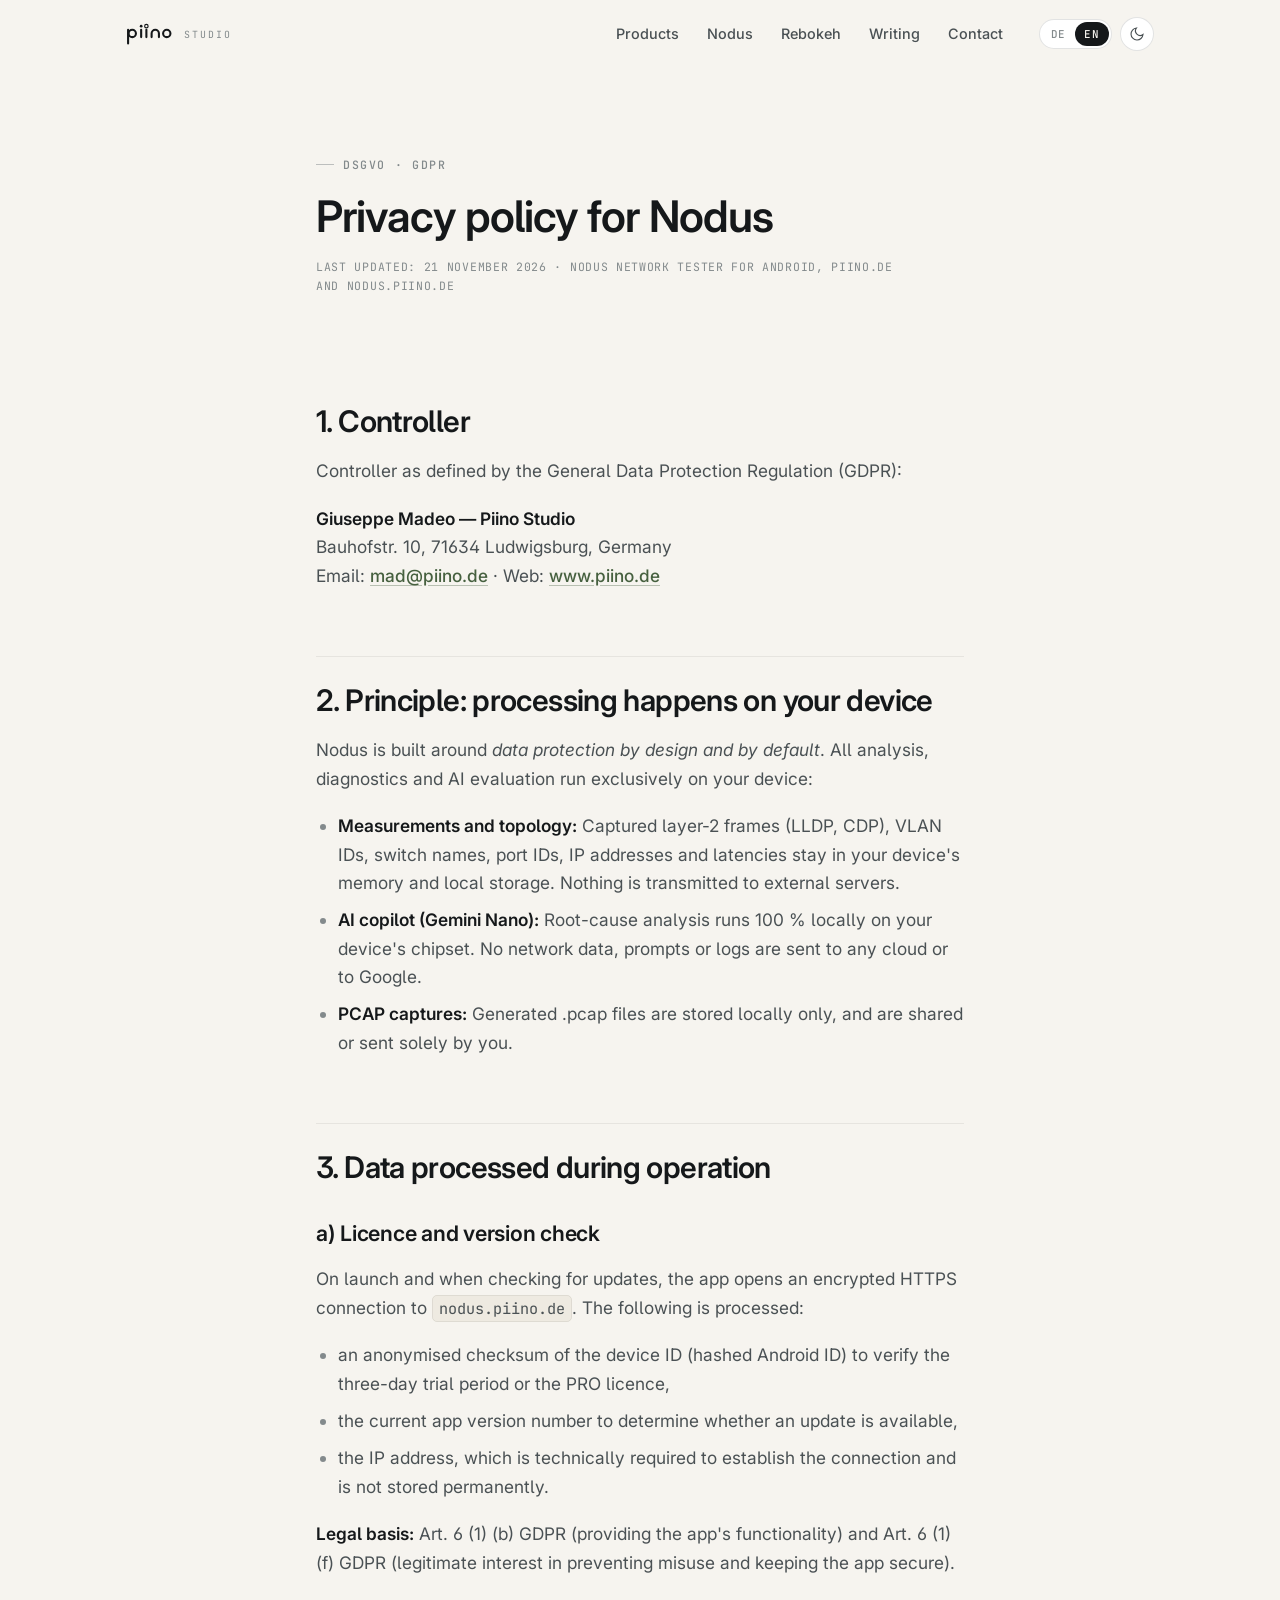
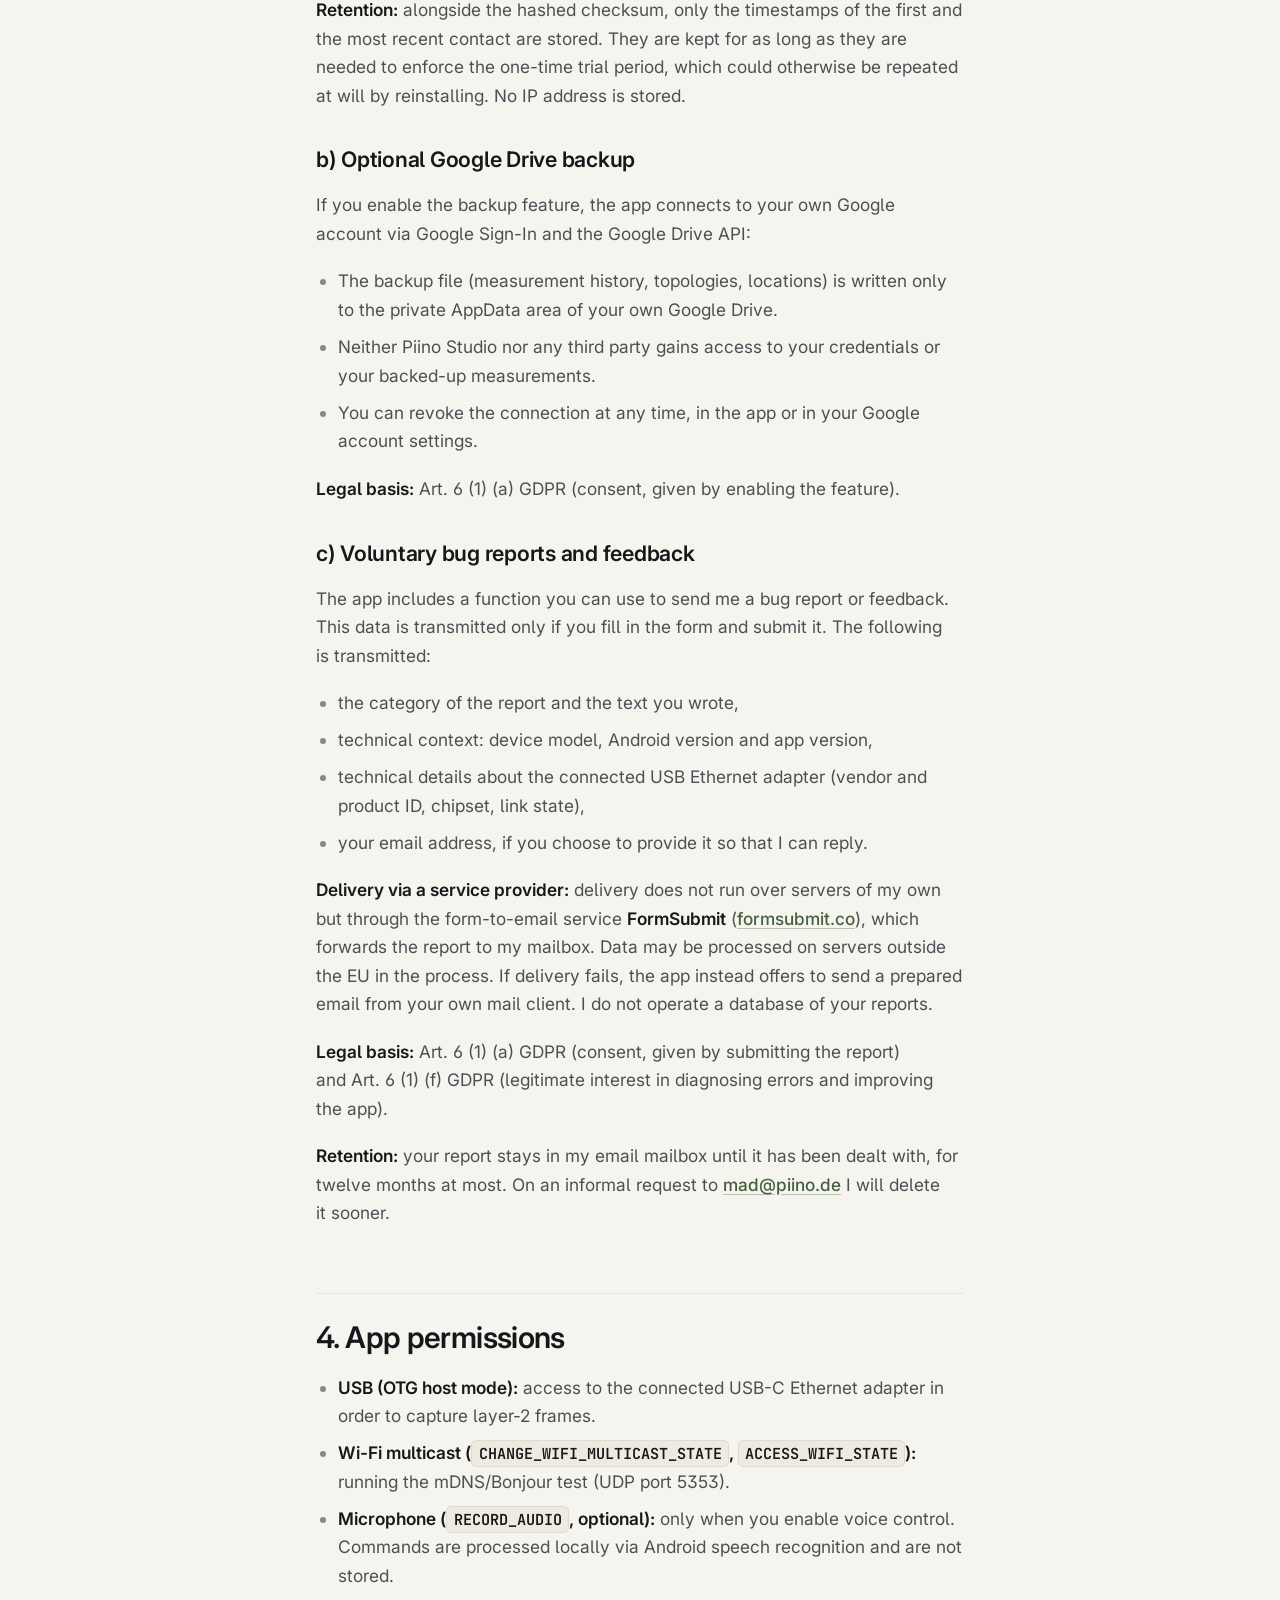
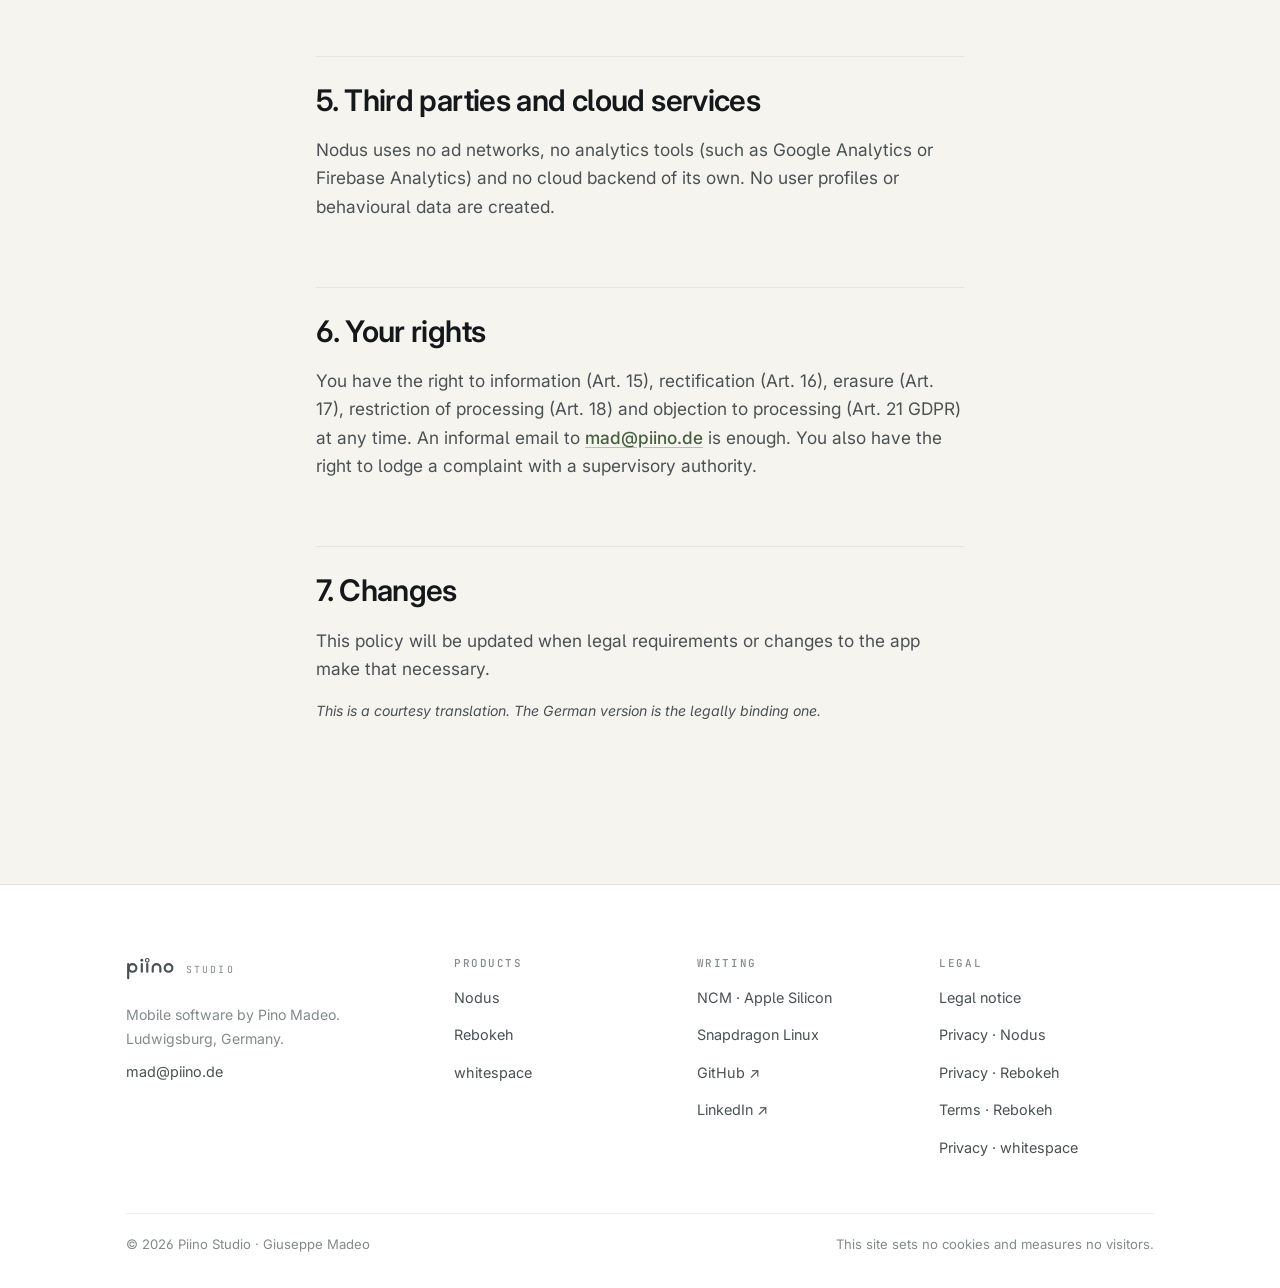
==== commit 28738243: "fix(legal): Feedback-Weg korrekt beschreiben, falschen App-Hinweis entfernen - Datenschutz Nodus 3c:" ====
--- a/datenschutz.html
+++ b/datenschutz.html
@@ -115,16 +115,16 @@
       <p><strong>Rechtsgrundlage:</strong> Art. 6 Abs. 1 lit. a DSGVO (Einwilligung durch Aktivierung der Funktion).</p>
 
       <h3>c) Freiwillige Fehlermeldungen und Feedback</h3>
-      <p>Die App enthält eine Funktion, mit der Sie mir von sich aus eine Fehlermeldung oder Rückmeldung schicken können. Diese Daten werden ausschließlich dann übertragen, wenn Sie das Formular ausfüllen und absenden. Übermittelt und auf dem Server (<code>nodus.piino.de</code>) gespeichert werden dabei:</p>
+      <p>Die App enthält eine Funktion, mit der Sie mir von sich aus eine Fehlermeldung oder Rückmeldung schicken können. Diese Daten werden ausschließlich dann übertragen, wenn Sie das Formular ausfüllen und absenden. Übermittelt werden dabei:</p>
       <ul>
         <li>die Kategorie der Meldung und Ihr Meldungstext,</li>
         <li>technische Eckdaten zur Einordnung: Gerätemodell, Android-Version und App-Version,</li>
         <li>technische Angaben zum angeschlossenen USB-Ethernet-Adapter (Hersteller- und Produktkennung, Chipsatz, Verbindungszustand),</li>
         <li>Ihre E-Mail-Adresse, sofern Sie diese freiwillig angeben, damit ich antworten kann.</li>
       </ul>
-      <p>Die Meldung wird zusätzlich an mein Postfach weitergeleitet. Ihre IP-Adresse wird dabei weder gespeichert noch in der Benachrichtigung übermittelt. Ohne Angabe einer E-Mail-Adresse ist die Meldung für mich keiner Person zuzuordnen.</p>
+      <p><strong>Zustellung über einen Dienstleister:</strong> Der Versand läuft nicht über eigene Server, sondern über den Formular-zu-E-Mail-Dienst <strong>FormSubmit</strong> (<a href="https://formsubmit.co" target="_blank" rel="noopener">formsubmit.co</a>), der die Meldung an mein Postfach zustellt. Dabei können Daten auf Servern außerhalb der EU verarbeitet werden. Schlägt die Zustellung fehl, bietet die App stattdessen an, eine vorbereitete E-Mail aus Ihrem eigenen Mailprogramm zu senden. Eine eigene Datenbank mit Ihren Meldungen betreibe ich nicht.</p>
       <p><strong>Rechtsgrundlage:</strong> Art. 6 Abs. 1 lit. a DSGVO (Einwilligung durch das Absenden der Meldung) sowie Art. 6 Abs. 1 lit. f DSGVO (berechtigtes Interesse an der Fehleranalyse und Verbesserung der App).</p>
-      <p><strong>Speicherdauer:</strong> Meldungen werden gelöscht, sobald sie bearbeitet sind, spätestens nach zwölf Monaten. Auf formlose Anfrage an <a href="mailto:mad@piino.de">mad@piino.de</a> lösche ich Ihre Meldung auch vorher.</p>
+      <p><strong>Speicherdauer:</strong> Ihre Meldung verbleibt in meinem E-Mail-Postfach, bis sie erledigt ist, längstens zwölf Monate. Auf formlose Anfrage an <a href="mailto:mad@piino.de">mad@piino.de</a> lösche ich sie auch vorher.</p>
 
       <h2>4. App-Berechtigungen</h2>
       <ul>
@@ -177,16 +177,16 @@
       <p><strong>Legal basis:</strong> Art. 6 (1) (a) GDPR (consent, given by enabling the feature).</p>
 
       <h3>c) Voluntary bug reports and feedback</h3>
-      <p>The app includes a function you can use to send me a bug report or feedback. This data is transmitted only if you fill in the form and submit it. The following is transmitted and stored on the server (<code>nodus.piino.de</code>):</p>
+      <p>The app includes a function you can use to send me a bug report or feedback. This data is transmitted only if you fill in the form and submit it. The following is transmitted:</p>
       <ul>
         <li>the category of the report and the text you wrote,</li>
         <li>technical context: device model, Android version and app version,</li>
         <li>technical details about the connected USB Ethernet adapter (vendor and product ID, chipset, link state),</li>
         <li>your email address, if you choose to provide it so that I can reply.</li>
       </ul>
-      <p>The report is also forwarded to my mailbox. Your IP address is neither stored nor included in that notification. Without an email address, a report cannot be attributed to a person.</p>
+      <p><strong>Delivery via a service provider:</strong> delivery does not run over servers of my own but through the form-to-email service <strong>FormSubmit</strong> (<a href="https://formsubmit.co" target="_blank" rel="noopener">formsubmit.co</a>), which forwards the report to my mailbox. Data may be processed on servers outside the EU in the process. If delivery fails, the app instead offers to send a prepared email from your own mail client. I do not operate a database of your reports.</p>
       <p><strong>Legal basis:</strong> Art. 6 (1) (a) GDPR (consent, given by submitting the report) and Art. 6 (1) (f) GDPR (legitimate interest in diagnosing errors and improving the app).</p>
-      <p><strong>Retention:</strong> reports are deleted once they have been dealt with, and after twelve months at the latest. On an informal request to <a href="mailto:mad@piino.de">mad@piino.de</a> I will delete your report sooner.</p>
+      <p><strong>Retention:</strong> your report stays in my email mailbox until it has been dealt with, for twelve months at most. On an informal request to <a href="mailto:mad@piino.de">mad@piino.de</a> I will delete it sooner.</p>
 
       <h2>4. App permissions</h2>
       <ul>
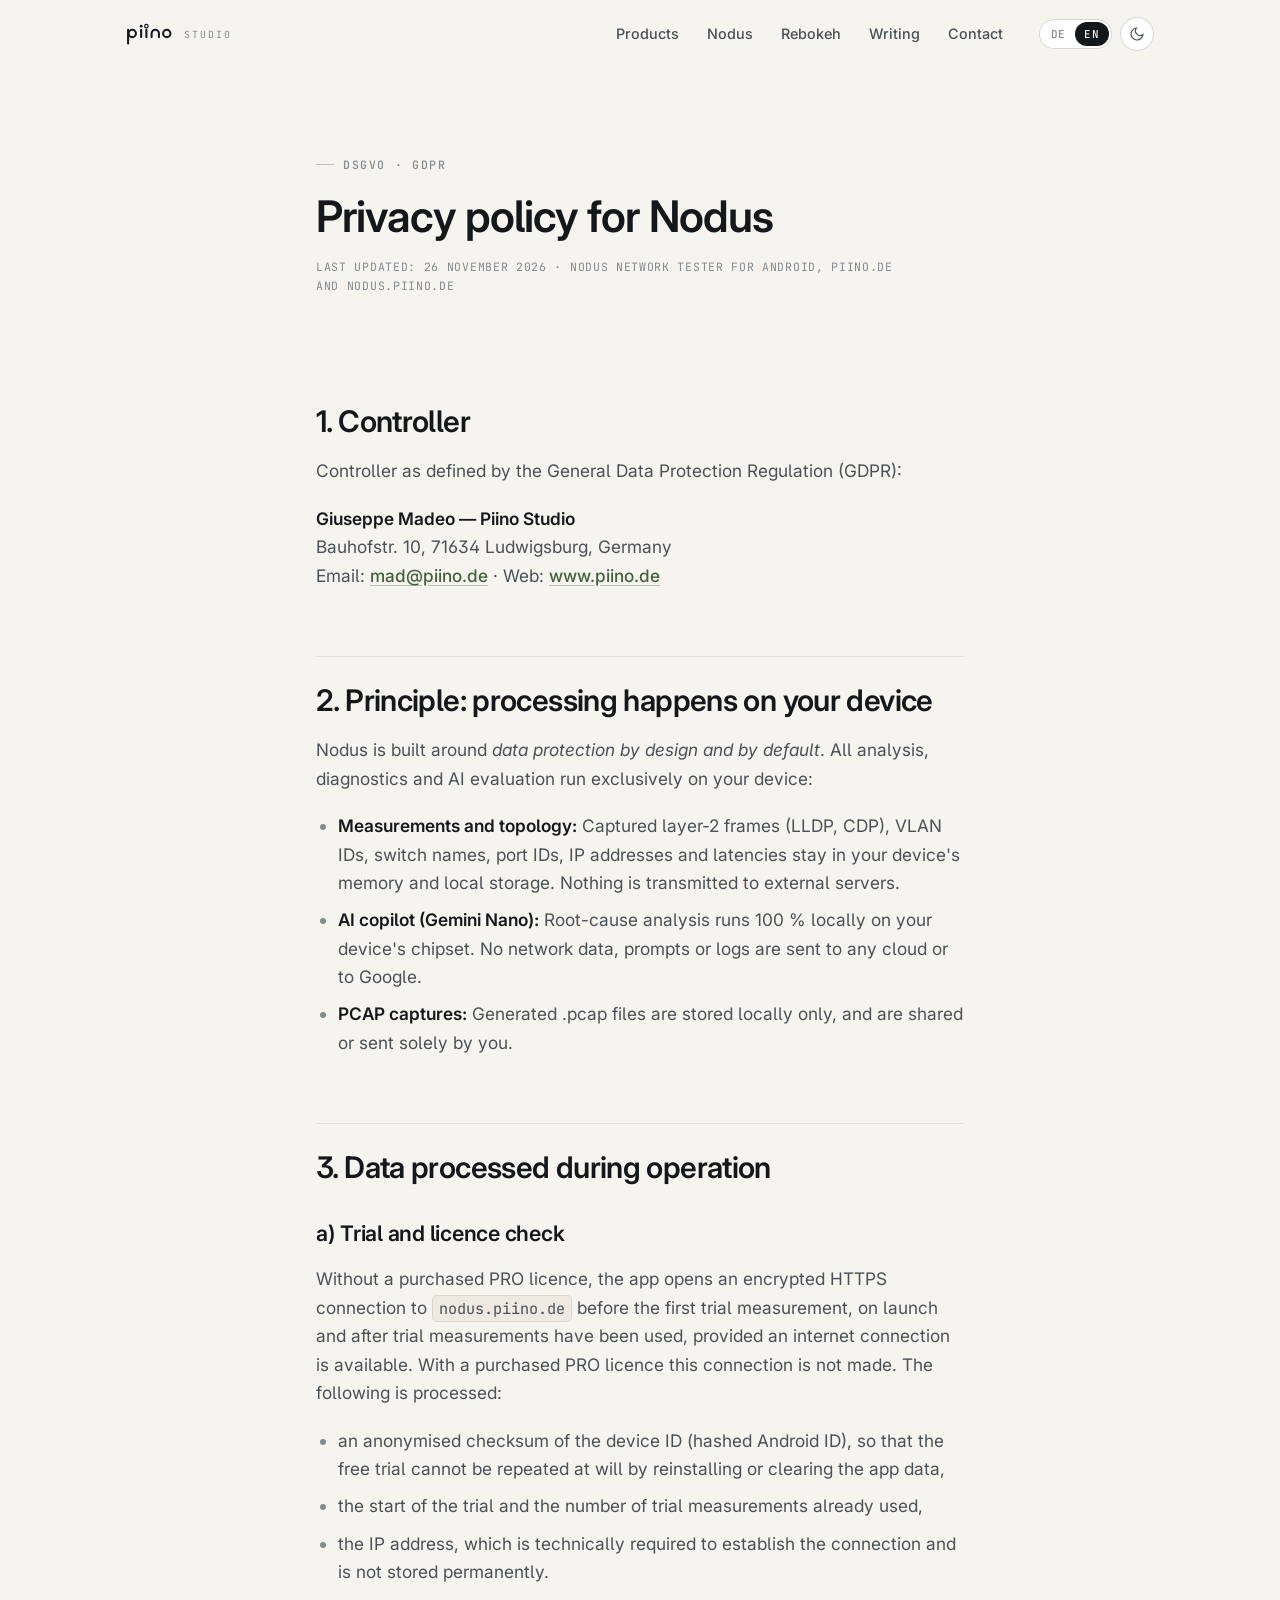
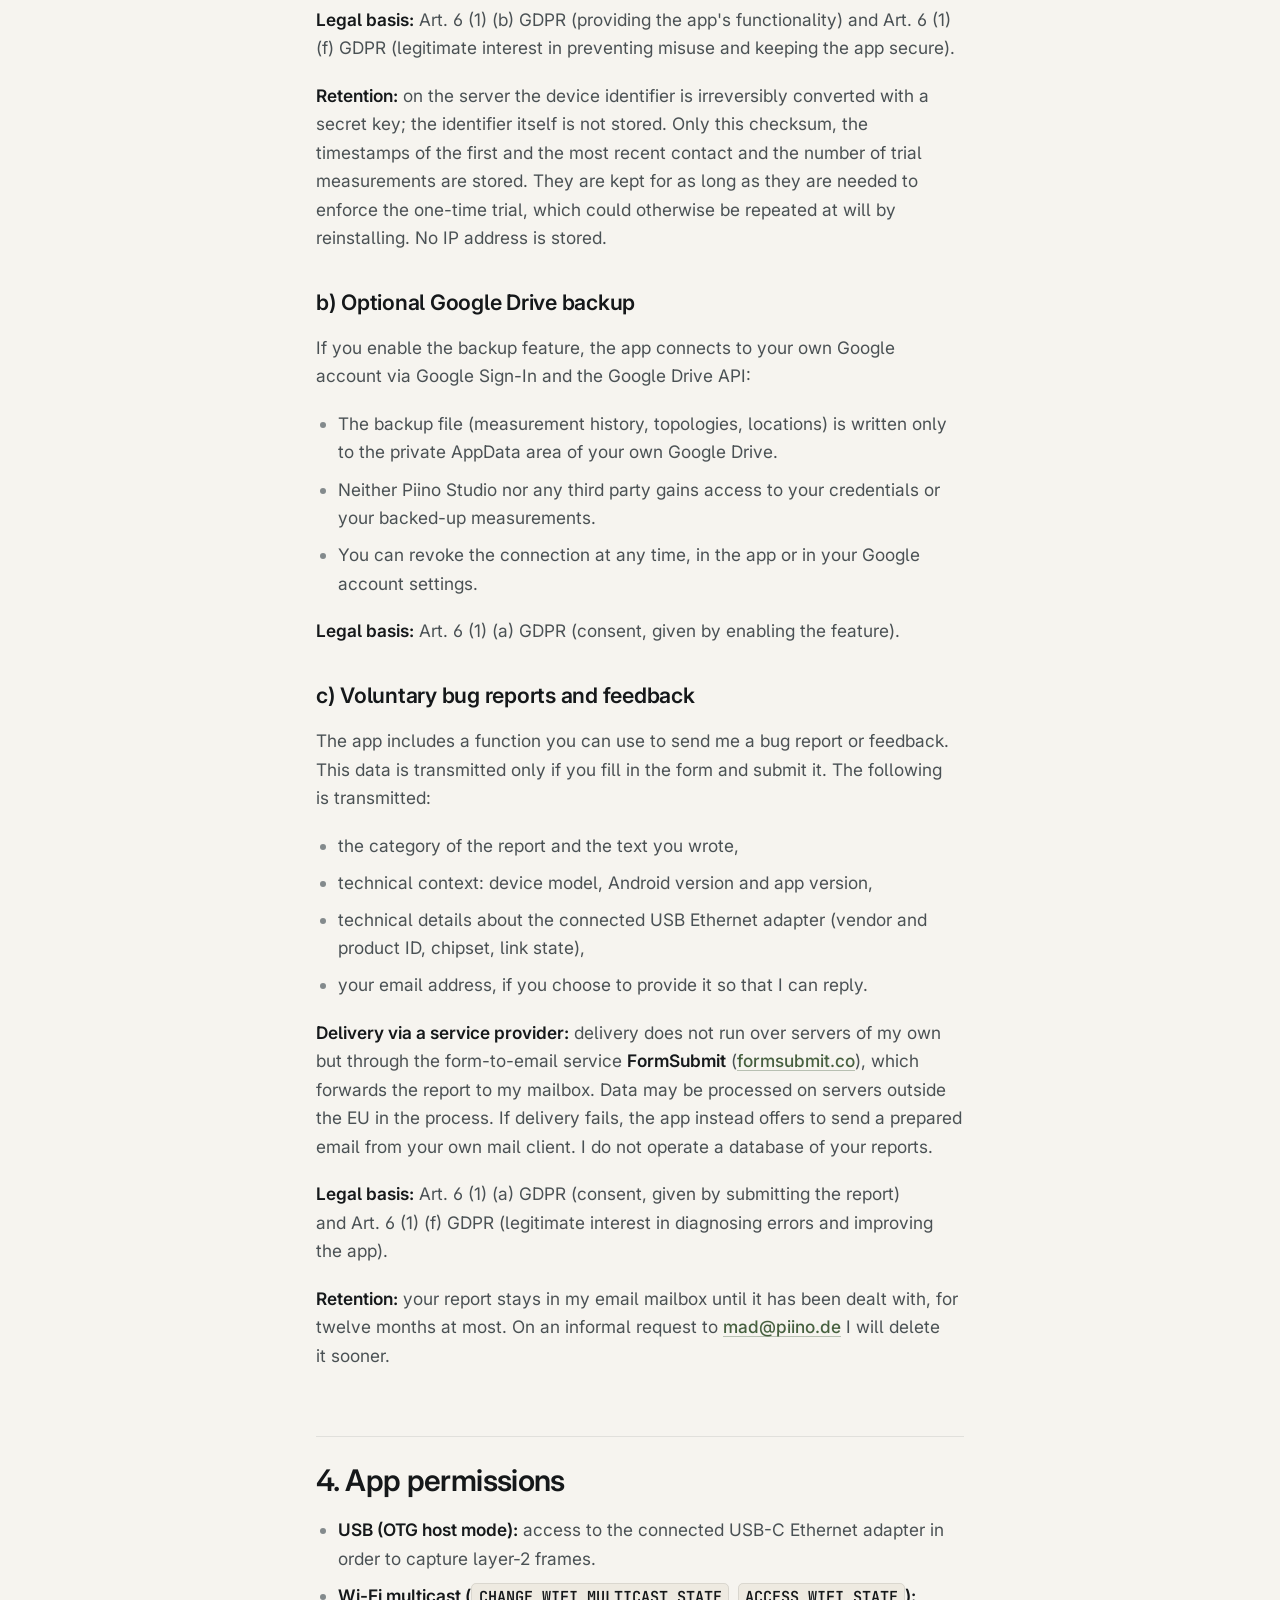
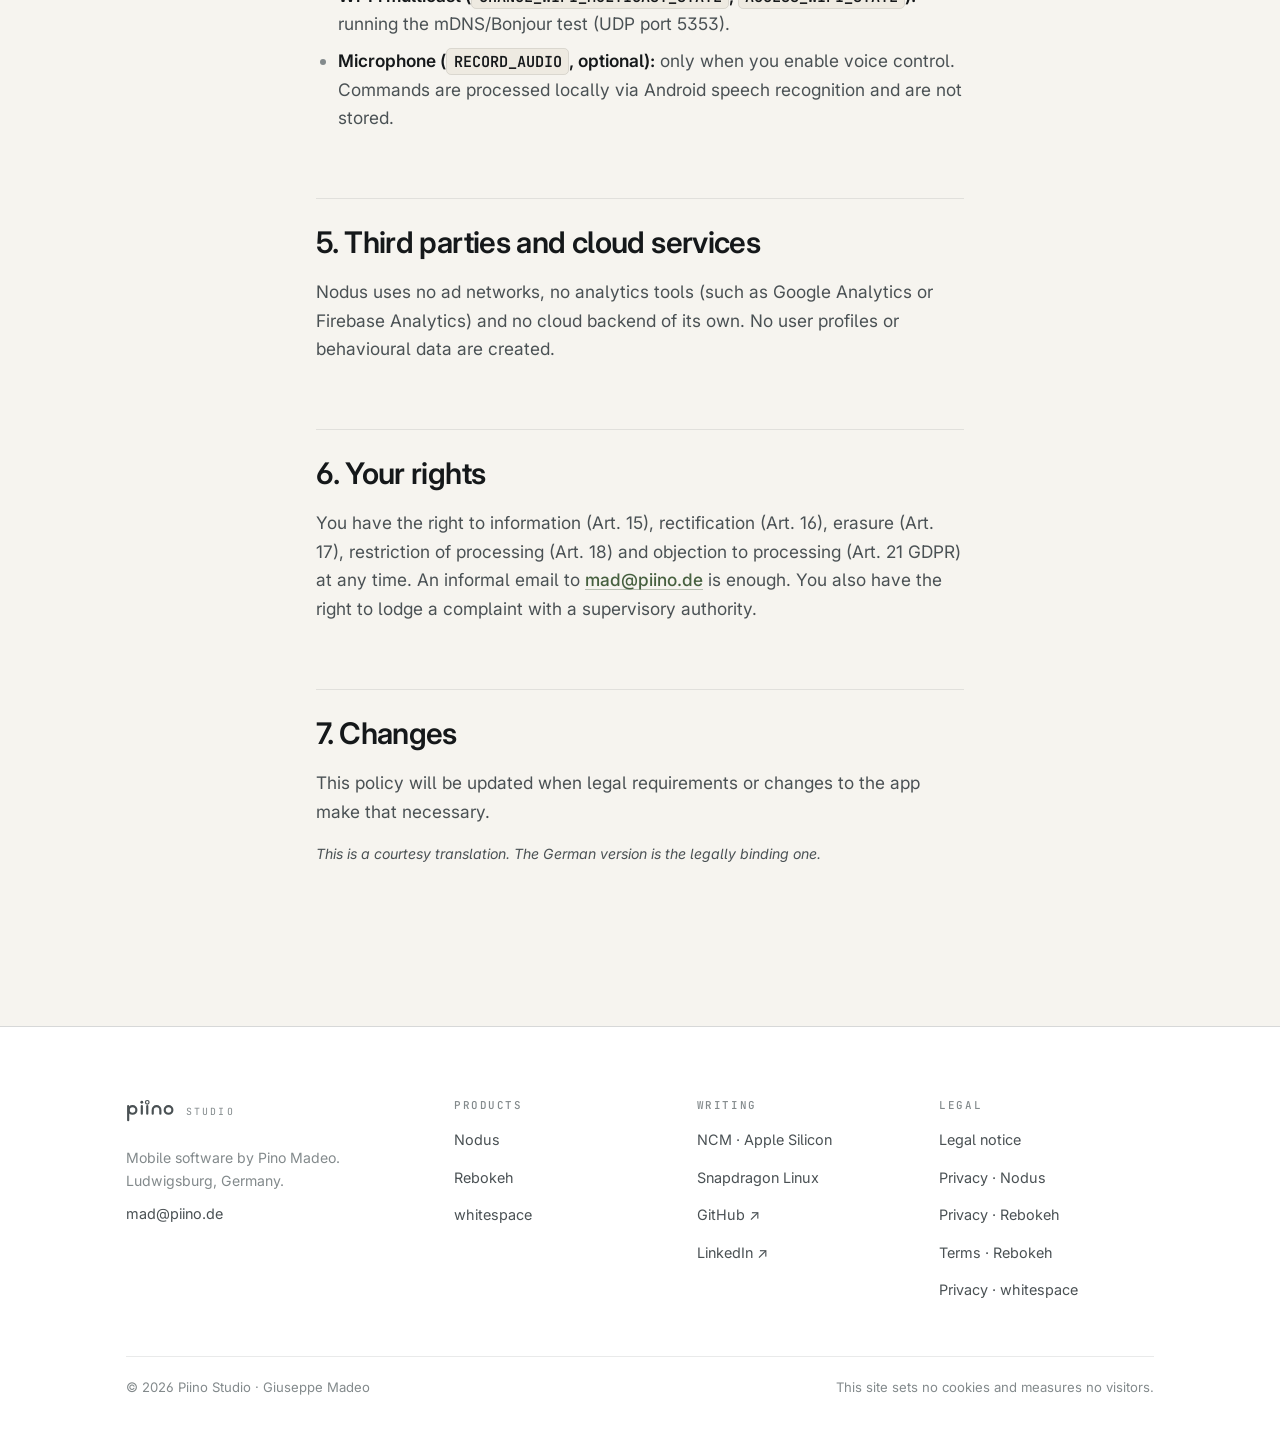
==== commit 6a7a775d: "docs(nodus): Datenschutz und Nodus-Seite auf 5 Messungen / 5 Tage umstellen - Testphasen- und Lizenz" ====
--- a/datenschutz.html
+++ b/datenschutz.html
@@ -74,8 +74,8 @@
     <p class="eyebrow">DSGVO · GDPR</p>
     <h1 lang="de">Datenschutzerklärung Nodus</h1>
     <h1 lang="en">Privacy policy for Nodus</h1>
-    <p class="legal-meta" style="margin-top: 16px;" lang="de">Stand: 21. November 2026 · Android-App Nodus Network Tester sowie piino.de und nodus.piino.de</p>
-    <p class="legal-meta" style="margin-top: 16px;" lang="en">Last updated: 21 November 2026 · Nodus Network Tester for Android, piino.de and nodus.piino.de</p>
+    <p class="legal-meta" style="margin-top: 16px;" lang="de">Stand: 26. November 2026 · Android-App Nodus Network Tester sowie piino.de und nodus.piino.de</p>
+    <p class="legal-meta" style="margin-top: 16px;" lang="en">Last updated: 26 November 2026 · Nodus Network Tester for Android, piino.de and nodus.piino.de</p>
   </div>
 </section>
 
@@ -95,15 +95,15 @@
       </ul>
 
       <h2>3. Verarbeitete Daten beim Betrieb</h2>
-      <h3>a) Lizenz- und Versionsprüfung</h3>
-      <p>Beim Start und bei der Prüfung auf Aktualisierungen baut die App eine verschlüsselte HTTPS-Verbindung zu <code>nodus.piino.de</code> auf. Dabei werden verarbeitet:</p>
-      <ul>
-        <li>ein anonymisierter Prüfwert der Geräte-ID (gehashte Android-ID) zur Verifizierung des dreitägigen Testzeitraums beziehungsweise der PRO-Lizenz,</li>
-        <li>die aktuelle App-Versionsnummer zur Feststellung verfügbarer Updates,</li>
+      <h3>a) Testphasen- und Lizenzprüfung</h3>
+      <p>Ohne gekaufte PRO-Lizenz baut die App vor der ersten Testmessung, beim Start und nach verbrauchten Testmessungen eine verschlüsselte HTTPS-Verbindung zu <code>nodus.piino.de</code> auf, sofern eine Internetverbindung besteht. Mit gekaufter PRO-Lizenz findet diese Verbindung nicht statt. Dabei werden verarbeitet:</p>
+      <ul>
+        <li>ein anonymisierter Prüfwert der Geräte-ID (gehashte Android-ID), damit die kostenlose Testphase nicht durch Neuinstallation oder Löschen der App-Daten beliebig wiederholt werden kann,</li>
+        <li>der Beginn der Testphase und die Anzahl der bereits verbrauchten Testmessungen,</li>
         <li>die IP-Adresse, die für den Verbindungsaufbau technisch erforderlich ist und nicht dauerhaft gespeichert wird.</li>
       </ul>
       <p><strong>Rechtsgrundlage:</strong> Art. 6 Abs. 1 lit. b DSGVO (Bereitstellung der App-Funktionalität) sowie Art. 6 Abs. 1 lit. f DSGVO (berechtigtes Interesse an Missbrauchsverhinderung und Sicherheit).</p>
-      <p><strong>Speicherdauer:</strong> Zum gehashten Prüfwert werden lediglich die Zeitstempel des ersten und letzten Kontakts gespeichert. Diese Angaben bleiben erhalten, solange sie zur Durchsetzung des einmaligen Testzeitraums erforderlich sind, da der Testzeitraum sonst durch Neuinstallation beliebig wiederholbar wäre. Eine IP-Adresse wird dabei nicht gespeichert.</p>
+      <p><strong>Speicherdauer:</strong> Die Geräte-Kennung wird auf dem Server mit einem geheimen Schlüssel unumkehrbar umgerechnet; die Kennung selbst wird nicht gespeichert. Gespeichert werden ausschließlich dieser Prüfwert, die Zeitstempel des ersten und letzten Kontakts und die Anzahl der Testmessungen. Diese Angaben bleiben erhalten, solange sie zur Durchsetzung der einmaligen Testphase erforderlich sind, da diese sonst durch Neuinstallation beliebig wiederholbar wäre. Eine IP-Adresse wird nicht gespeichert.</p>
 
       <h3>b) Optionales Google-Drive-Backup</h3>
       <p>Aktivieren Sie die Sicherungsfunktion, verbindet sich die App über Google Sign-In und die Google-Drive-API mit Ihrem eigenen Google-Konto. Dabei gilt:</p>
@@ -157,15 +157,15 @@
       </ul>
 
       <h2>3. Data processed during operation</h2>
-      <h3>a) Licence and version check</h3>
-      <p>On launch and when checking for updates, the app opens an encrypted HTTPS connection to <code>nodus.piino.de</code>. The following is processed:</p>
-      <ul>
-        <li>an anonymised checksum of the device ID (hashed Android ID) to verify the three-day trial period or the PRO licence,</li>
-        <li>the current app version number to determine whether an update is available,</li>
+      <h3>a) Trial and licence check</h3>
+      <p>Without a purchased PRO licence, the app opens an encrypted HTTPS connection to <code>nodus.piino.de</code> before the first trial measurement, on launch and after trial measurements have been used, provided an internet connection is available. With a purchased PRO licence this connection is not made. The following is processed:</p>
+      <ul>
+        <li>an anonymised checksum of the device ID (hashed Android ID), so that the free trial cannot be repeated at will by reinstalling or clearing the app data,</li>
+        <li>the start of the trial and the number of trial measurements already used,</li>
         <li>the IP address, which is technically required to establish the connection and is not stored permanently.</li>
       </ul>
       <p><strong>Legal basis:</strong> Art. 6 (1) (b) GDPR (providing the app's functionality) and Art. 6 (1) (f) GDPR (legitimate interest in preventing misuse and keeping the app secure).</p>
-      <p><strong>Retention:</strong> alongside the hashed checksum, only the timestamps of the first and the most recent contact are stored. They are kept for as long as they are needed to enforce the one-time trial period, which could otherwise be repeated at will by reinstalling. No IP address is stored.</p>
+      <p><strong>Retention:</strong> on the server the device identifier is irreversibly converted with a secret key; the identifier itself is not stored. Only this checksum, the timestamps of the first and the most recent contact and the number of trial measurements are stored. They are kept for as long as they are needed to enforce the one-time trial, which could otherwise be repeated at will by reinstalling. No IP address is stored.</p>
 
       <h3>b) Optional Google Drive backup</h3>
       <p>If you enable the backup feature, the app connects to your own Google account via Google Sign-In and the Google Drive API:</p>
--- a/styles.css
+++ b/styles.css
@@ -13,8 +13,8 @@
   --ink:        #15181A;
   --ink-2:      #4A5154;
   --ink-3:      #838A8C;
-  --line:       rgba(21, 24, 26, 0.12);
-  --line-soft:  rgba(21, 24, 26, 0.07);
+  --line:       rgba(21, 24, 26, 0.17);
+  --line-soft:  rgba(21, 24, 26, 0.09);
   --sage:       #5F7D59;
   --sage-2:     #46603F;
   --sage-soft:  #E2EADD;
@@ -238,7 +238,7 @@
 .btn--ghost {
   --btn-bg: transparent;
   --btn-fg: var(--ink);
-  border-color: var(--line);
+  border-color: color-mix(in srgb, var(--ink) 28%, transparent);
 }
 .btn--ghost:hover { border-color: color-mix(in srgb, var(--ink) 40%, transparent); background: var(--paper-2); }
 .btn--sm { padding: 8px 15px; font-size: .82rem; }
@@ -407,7 +407,7 @@
 }
 
 /* ---------- 9. Hero ---------- */
-.hero { padding-block: clamp(56px, 10vw, 128px) clamp(40px, 7vw, 88px); }
+.hero { padding-block: clamp(32px, 9vw, 128px) clamp(40px, 7vw, 88px); }
 .hero h1 {
   font-size: var(--step-4);
   font-weight: 600;
@@ -515,6 +515,7 @@
   padding-inline: var(--gutter);
   scrollbar-width: thin;
 }
+.shots { -webkit-mask-image: linear-gradient(to right, #000 92%, transparent 100%); mask-image: linear-gradient(to right, #000 92%, transparent 100%); }
 .shots figure { scroll-snap-align: center; flex: 0 0 auto; width: min(248px, 62vw); }
 .shots img {
   width: 100%;
@@ -632,6 +633,12 @@
 .footer-grid ul { list-style: none; display: grid; gap: 9px; }
 .footer-grid a { font-size: .9rem; color: var(--ink-2); text-decoration: none; }
 .footer-grid a:hover { color: var(--ink); text-decoration: underline; }
+@media (max-width: 900px) {
+  .footer-grid { grid-template-columns: repeat(2, minmax(0, 1fr)); }
+}
+@media (max-width: 520px) {
+  .footer-grid { grid-template-columns: 1fr; }
+}
 .footer-bottom {
   margin-top: clamp(32px, 5vw, 52px);
   padding-top: 20px;
@@ -666,6 +673,10 @@
 .prose ul, .prose ol { padding-left: 1.3em; display: grid; gap: .5em; }
 .prose li::marker { color: var(--ink-3); }
 .prose a { color: var(--sage-2); font-weight: 500; }
+/* Buttons und Pfeil-Links im Fliesstext behalten ihre eigenen Farben */
+.prose a.btn { color: var(--btn-fg); font-weight: 550; text-decoration: none; }
+.prose a.link-arrow { color: var(--p, var(--sage)); text-decoration: none; }
+.prose a.btn-primary { color: var(--paper); text-decoration: none; }
 .prose code {
   background: var(--paper-3);
   border: 1px solid var(--line-soft);
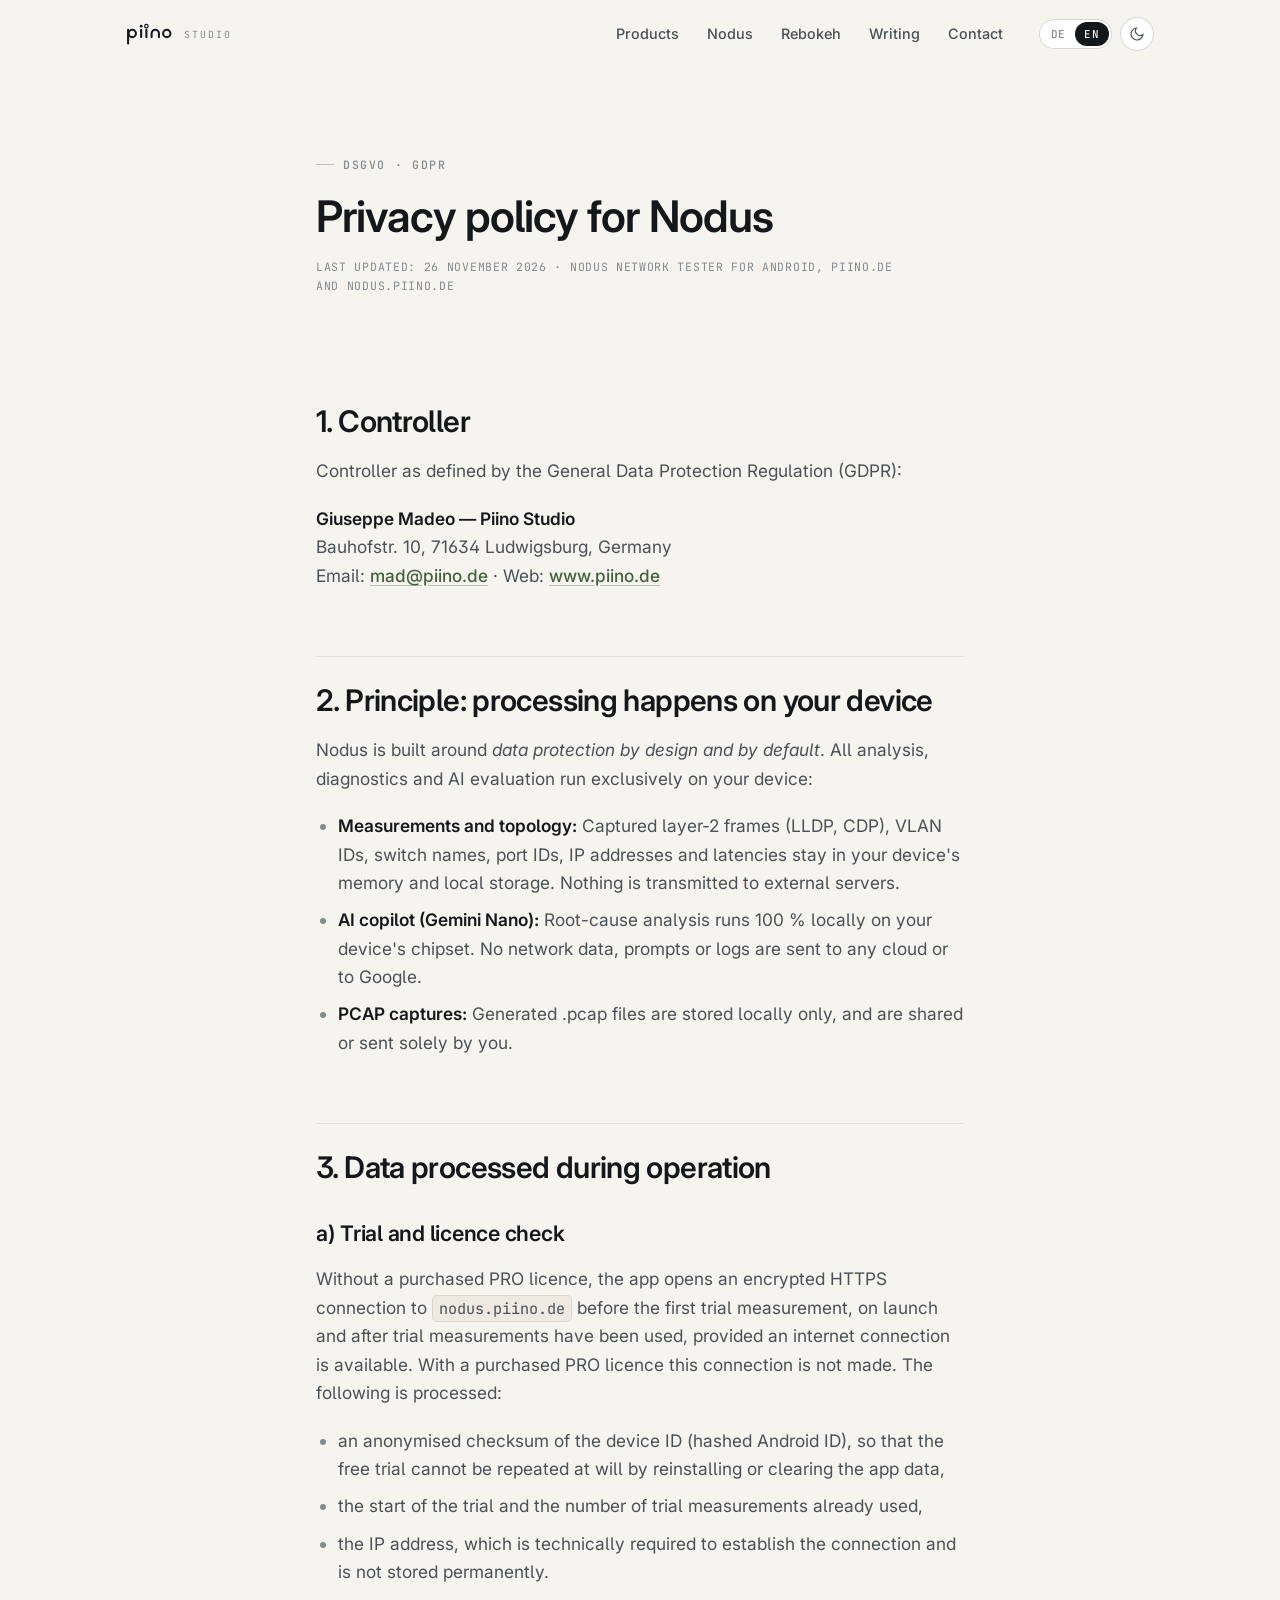
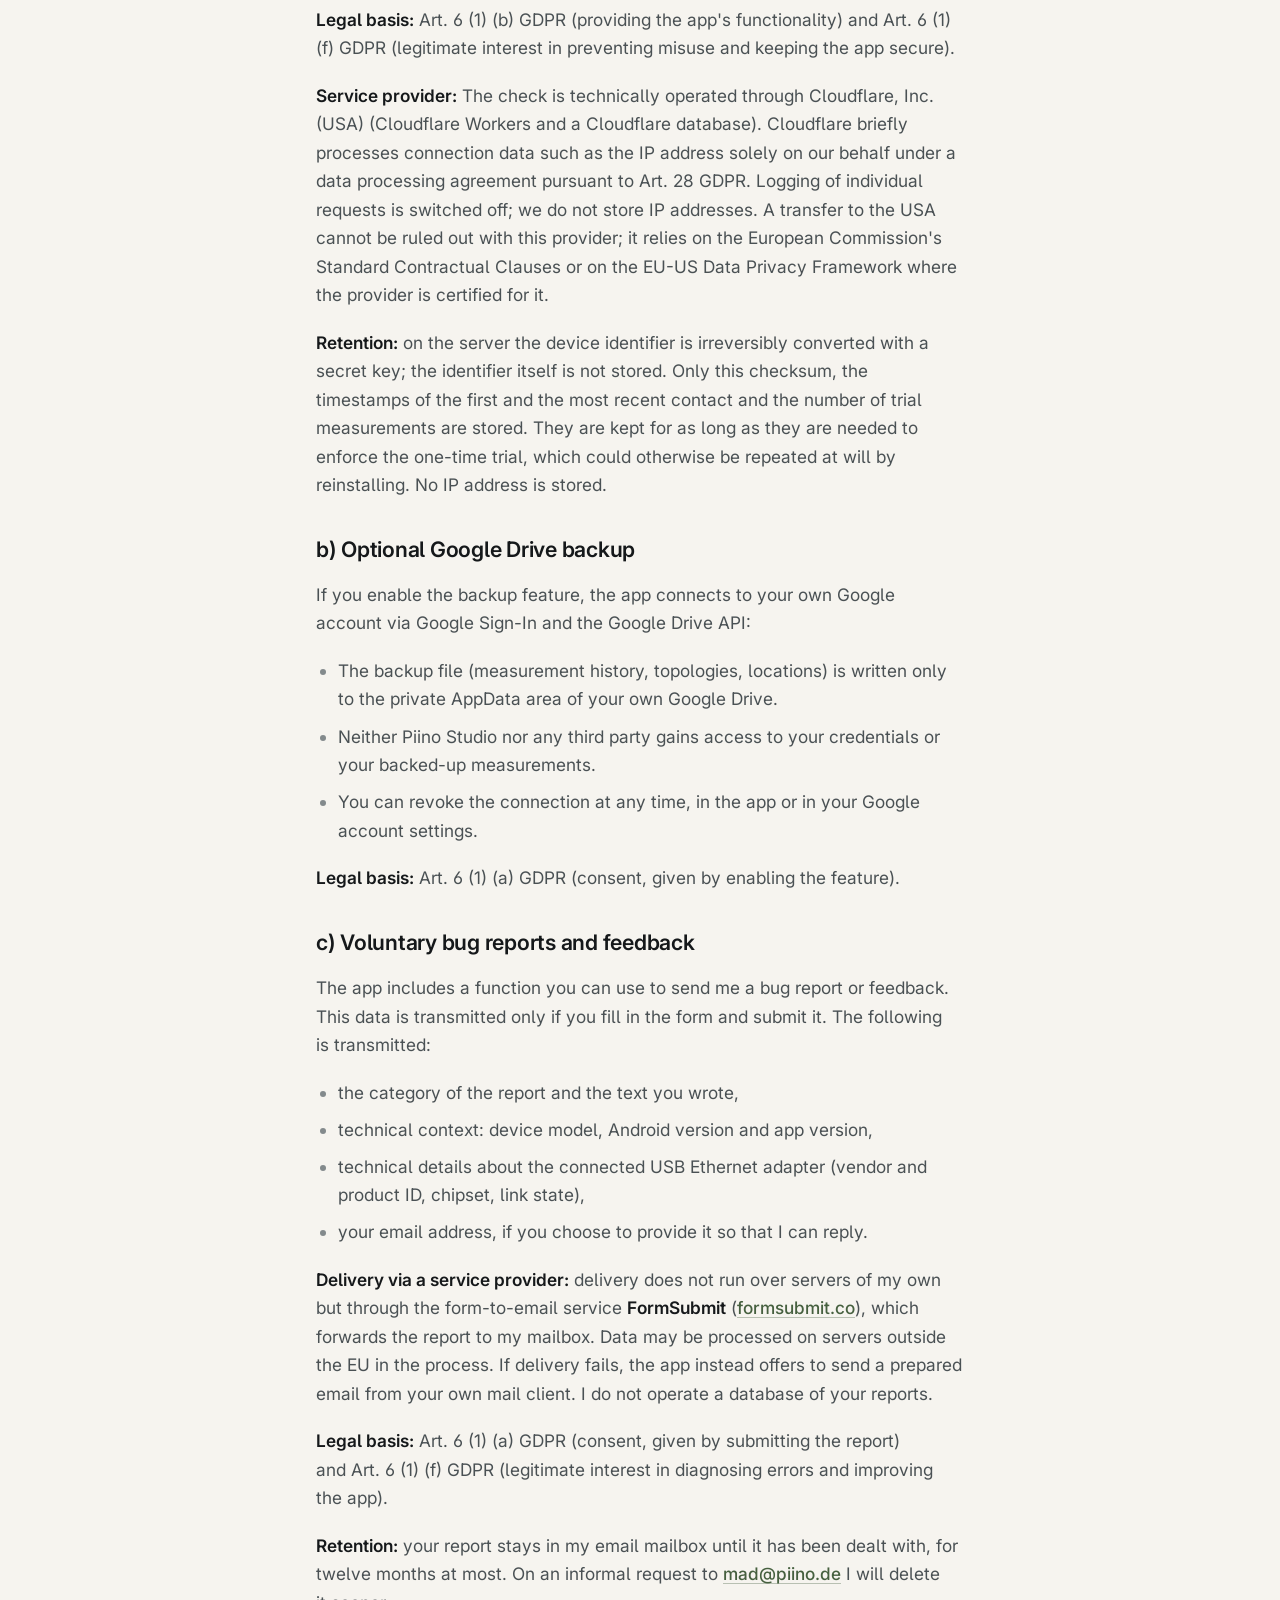
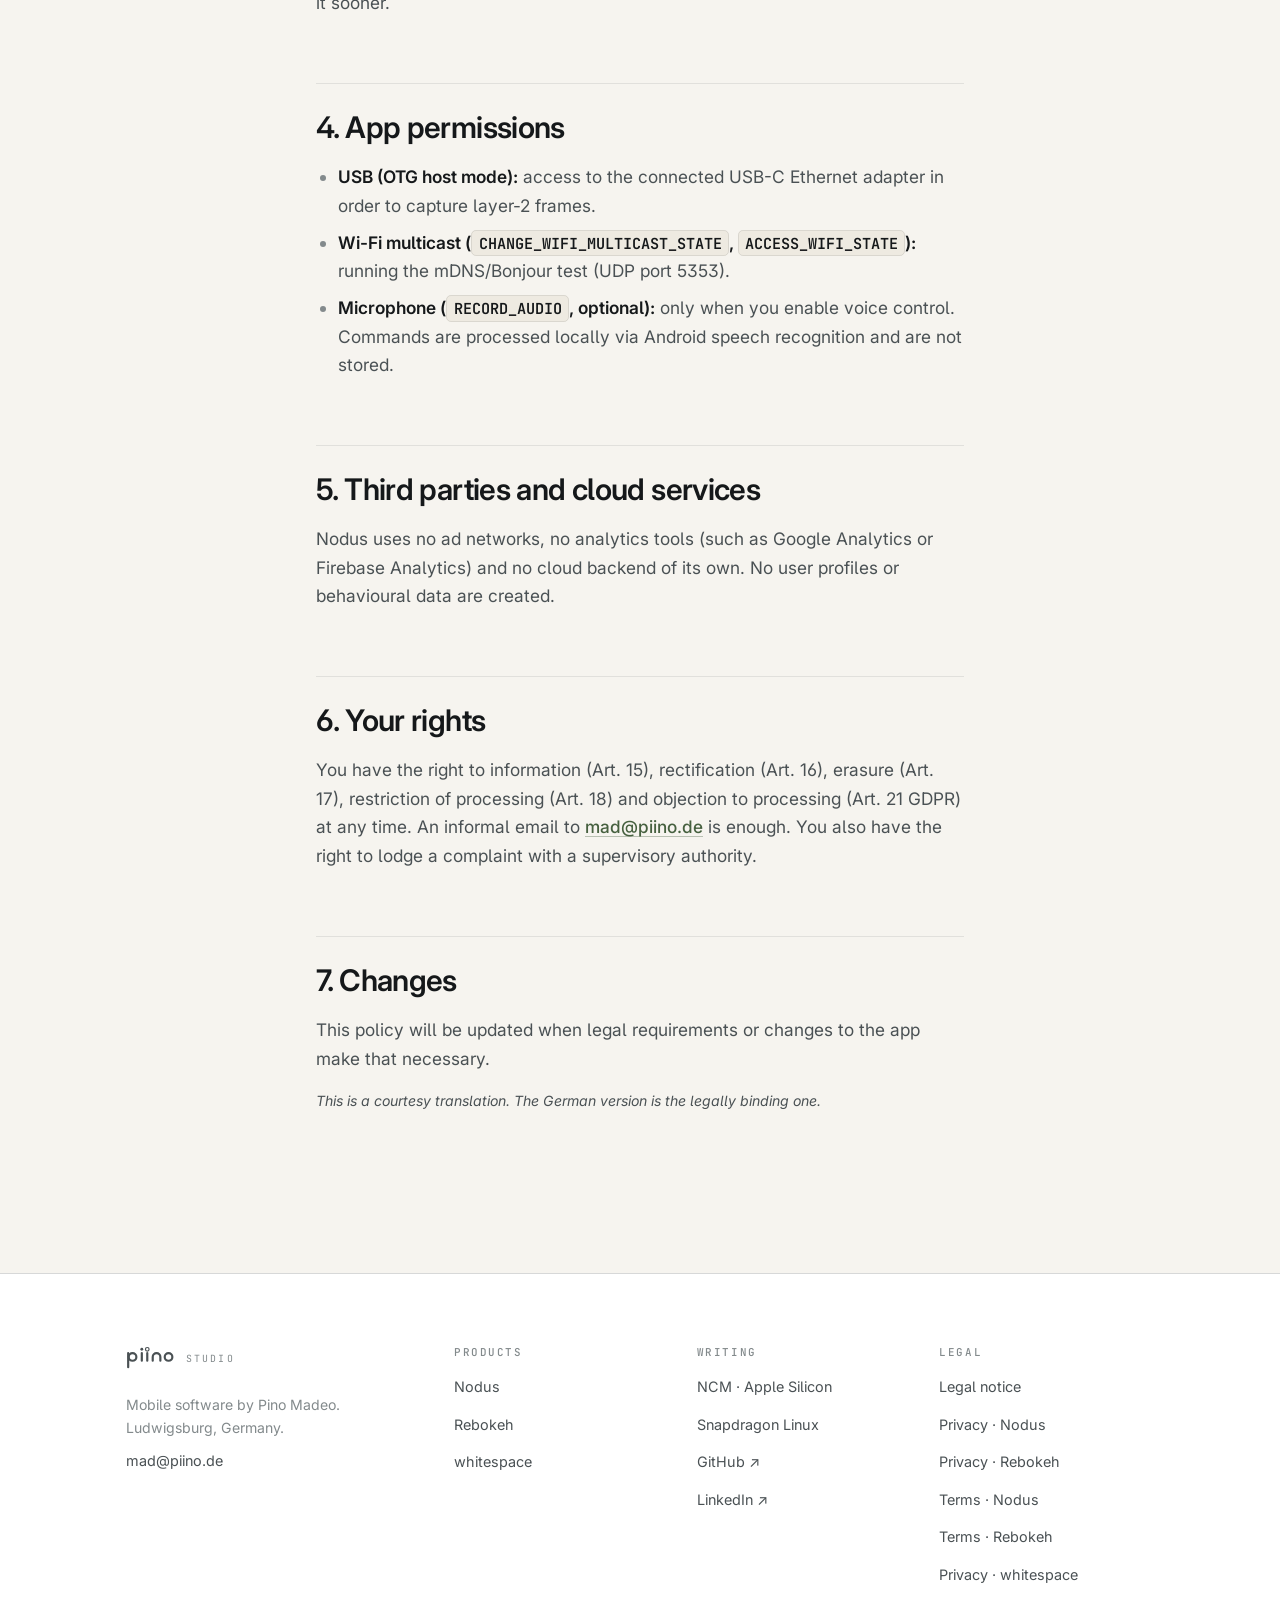
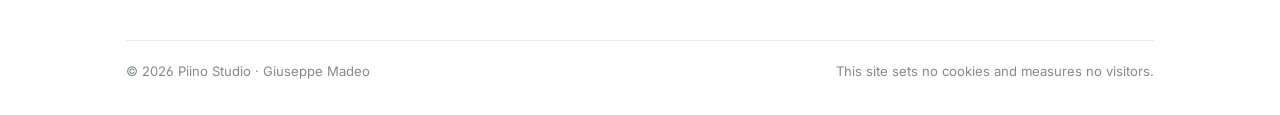
==== commit 7a742b5f: "Nodus: remove fixed prices and overclaims, define PRO scope, add terms and processor note - No fixed" ====
--- a/datenschutz.html
+++ b/datenschutz.html
@@ -103,6 +103,7 @@
         <li>die IP-Adresse, die für den Verbindungsaufbau technisch erforderlich ist und nicht dauerhaft gespeichert wird.</li>
       </ul>
       <p><strong>Rechtsgrundlage:</strong> Art. 6 Abs. 1 lit. b DSGVO (Bereitstellung der App-Funktionalität) sowie Art. 6 Abs. 1 lit. f DSGVO (berechtigtes Interesse an Missbrauchsverhinderung und Sicherheit).</p>
+      <p><strong>Dienstleister:</strong> Die Prüfung wird technisch über Cloudflare, Inc. (USA) betrieben (Cloudflare Workers und eine Datenbank von Cloudflare). Cloudflare verarbeitet dabei Verbindungsdaten wie die IP-Adresse kurzzeitig und ausschließlich in unserem Auftrag auf Grundlage eines Auftragsverarbeitungsvertrags nach Art. 28 DSGVO. Die Protokollierung einzelner Anfragen ist abgeschaltet; wir speichern keine IP-Adressen. Eine Übermittlung in die USA lässt sich bei diesem Dienstleister nicht ausschließen; sie stützt sich auf die Standardvertragsklauseln der EU-Kommission beziehungsweise auf das EU-US Data Privacy Framework, soweit der Dienstleister hierfür zertifiziert ist.</p>
       <p><strong>Speicherdauer:</strong> Die Geräte-Kennung wird auf dem Server mit einem geheimen Schlüssel unumkehrbar umgerechnet; die Kennung selbst wird nicht gespeichert. Gespeichert werden ausschließlich dieser Prüfwert, die Zeitstempel des ersten und letzten Kontakts und die Anzahl der Testmessungen. Diese Angaben bleiben erhalten, solange sie zur Durchsetzung der einmaligen Testphase erforderlich sind, da diese sonst durch Neuinstallation beliebig wiederholbar wäre. Eine IP-Adresse wird nicht gespeichert.</p>
 
       <h3>b) Optionales Google-Drive-Backup</h3>
@@ -165,6 +166,7 @@
         <li>the IP address, which is technically required to establish the connection and is not stored permanently.</li>
       </ul>
       <p><strong>Legal basis:</strong> Art. 6 (1) (b) GDPR (providing the app's functionality) and Art. 6 (1) (f) GDPR (legitimate interest in preventing misuse and keeping the app secure).</p>
+      <p><strong>Service provider:</strong> The check is technically operated through Cloudflare, Inc. (USA) (Cloudflare Workers and a Cloudflare database). Cloudflare briefly processes connection data such as the IP address solely on our behalf under a data processing agreement pursuant to Art. 28 GDPR. Logging of individual requests is switched off; we do not store IP addresses. A transfer to the USA cannot be ruled out with this provider; it relies on the European Commission's Standard Contractual Clauses or on the EU-US Data Privacy Framework where the provider is certified for it.</p>
       <p><strong>Retention:</strong> on the server the device identifier is irreversibly converted with a secret key; the identifier itself is not stored. Only this checksum, the timestamps of the first and the most recent contact and the number of trial measurements are stored. They are kept for as long as they are needed to enforce the one-time trial, which could otherwise be repeated at will by reinstalling. No IP address is stored.</p>
 
       <h3>b) Optional Google Drive backup</h3>
@@ -246,6 +248,7 @@
           <li><a href="impressum.html"><span lang="de">Impressum</span><span lang="en">Legal notice</span></a></li>
           <li><a href="datenschutz.html"><span lang="de">Datenschutz Nodus</span><span lang="en">Privacy &middot; Nodus</span></a></li>
           <li><a href="rebokeh-datenschutz.html"><span lang="de">Datenschutz Rebokeh</span><span lang="en">Privacy &middot; Rebokeh</span></a></li>
+          <li><a href="nodus-nutzungsbedingungen.html"><span lang="de">Nutzungsbedingungen Nodus</span><span lang="en">Terms &middot; Nodus</span></a></li>
           <li><a href="rebokeh-nutzungsbedingungen.html"><span lang="de">Nutzungsbedingungen Rebokeh</span><span lang="en">Terms &middot; Rebokeh</span></a></li>
           <li><a href="whitespace-datenschutz.html"><span lang="de">Datenschutz whitespace</span><span lang="en">Privacy &middot; whitespace</span></a></li>
         </ul>
